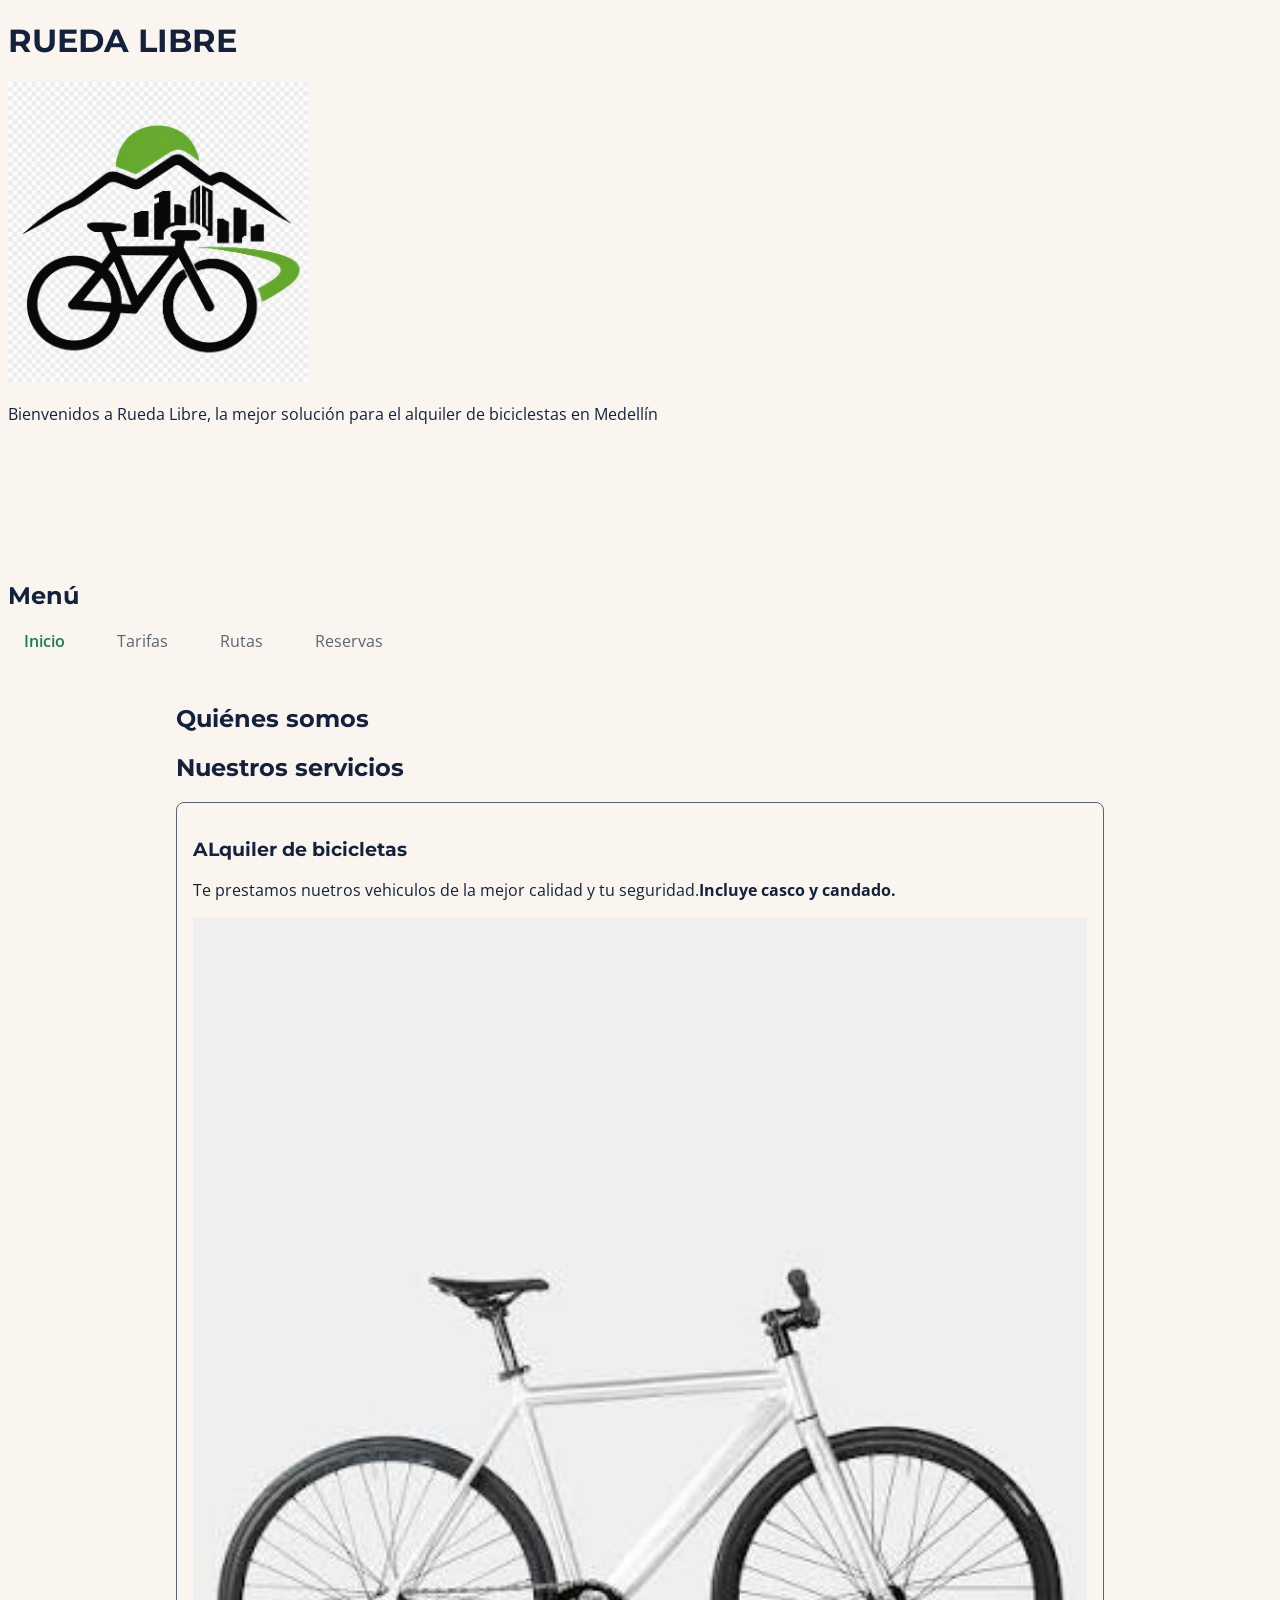
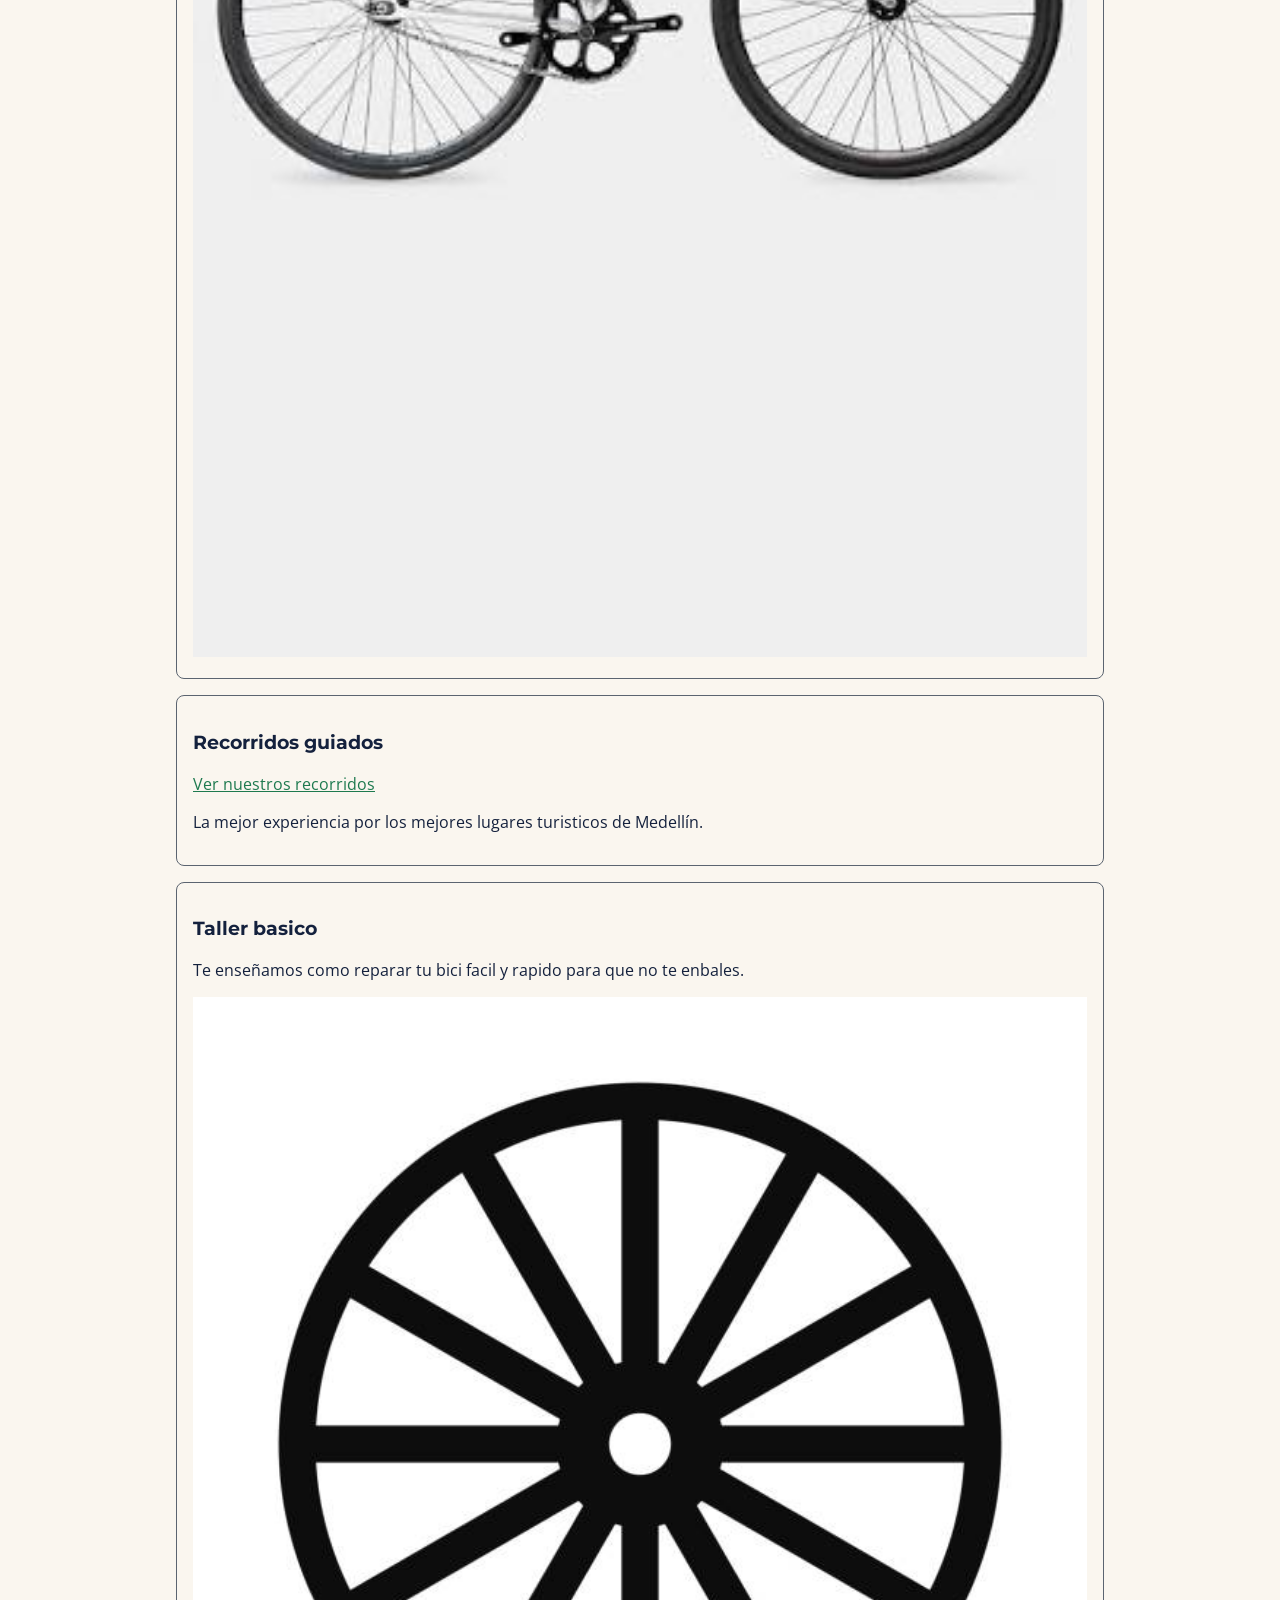
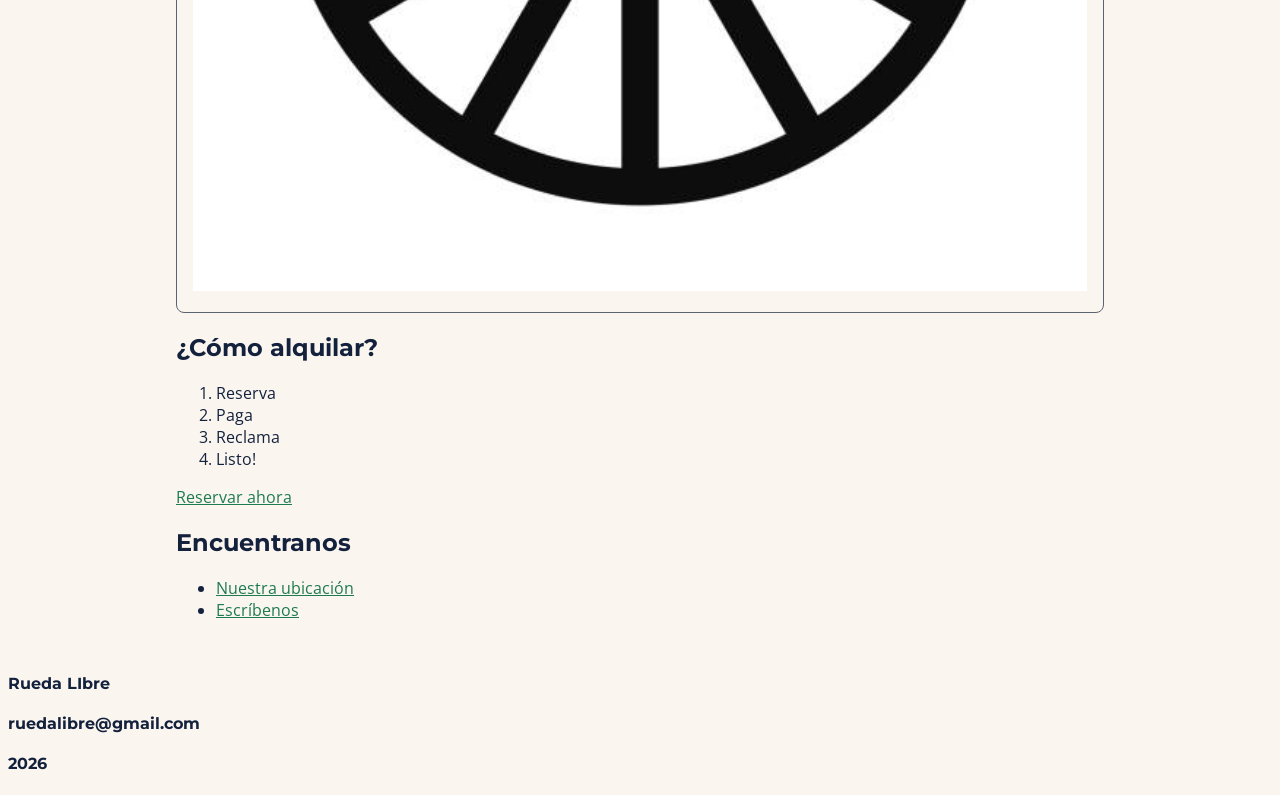
==== index.html @ df0c2aca "Minireto 11" ====
<!DOCTYPE html>
<html lang="es">
<head>
    <meta charset="UTF-8">
    <meta name="viewport" content="width=device-width, initial-scale=1.0">
    <meta name="description" content="Rueda Libre es un negocio de alquiler de bicicletas, recorridos guiados y taller básico en Medellín.">
    <title id="Inicio">Rueda Libre | Alquiler de bicicletas en Medellín</title>

    <link rel="preconnect" href="https://fonts.googleapis.com">
    <link rel="preconnect" href="https://fonts.gstatic.com" crossorigin>
    <link href="https://fonts.googleapis.com/css2?family=Montserrat:wght@700&family=Open+Sans:wght@400;600&display=swap" rel="stylesheet">

    <link rel="stylesheet" href="css/styles.css">
</head>
<body>

    <header class="portada">
        <h1>RUEDA LIBRE</h1>
        <img src="img/logo.png" alt="Logo Rueda Libre" width="300">
        <p>Bienvenidos a Rueda Libre, la mejor solución para el alquiler de biciclestas en Medellín</p>
    </header>

    <nav>
        <h2>Menú</h2>
            <ul id="menu">
                <li><a class="activo" href="#Inicio">Inicio</a></li>
                <li><a href="paginas/tarifas.html#Tarifas">Tarifas</a></li>
                <li><a href="paginas/tarifas.html#Rutas">Rutas</a></li>
                <li><a href="paginas/reservas.html#reservas">Reservas</a></li>
            </ul>
    </nav>
 
    <main>

        <h2>Quiénes somos</h2>

        <h2>Nuestros servicios</h2>

            <article class="tarjeta">
                <h3>ALquiler de bicicletas</h3>
                    <p>Te prestamos nuetros vehiculos de la mejor calidad y tu seguridad.<strong>Incluye casco y candado.</strong> </p>
                    <img src="img/bicicleta.png" alt="Bicicleta de Rueda Libre" width="100">
            </article>

            <article class="tarjeta">
                <h3>Recorridos guiados</h3> 
                    <a href="paginas/tarifas.html#recorridos">Ver nuestros recorridos</a>
                    <p>La mejor experiencia por los mejores lugares turisticos de Medellín.</p>
            </article>

            <article class="tarjeta">
                <h3>Taller basico</h3>
                    <p>Te enseñamos como reparar tu bici facil y rapido para que no te enbales.</p>
                    <img src="img/rueda.png" alt="Rueda de bicicleta" width="100">
            </article>

        <h2>¿Cómo alquilar?</h2>
            <ol>
                <li>Reserva</li>
                <li>Paga</li>
                <li>Reclama</li>
                <li>Listo!</li>
            </ol>
            <p><a class="botonreserva" href="paginas/reservas.html#Reservas">Reservar ahora</a></p>

        <h2 id="Encuentranos">Encuentranos</h2>
            <ul>
                <li><a href="https://www.google.com/maps/place/De+Moda+Outlet/@6.2193831,-75.5833746,17z/data=!3m1!4b1!4m6!3m5!1s0x8e4429e1dab04e05:0x5a77c25c8a5faf3a!8m2!3d6.2193831!4d-75.5833746!16s%2Fg%2F11gv_xr9wj?hl=es&entry=ttu&g_ep=EgoyMDI2MTAxNC4wIKXMDSoASAFQAw%3D%3D" target="_blank">Nuestra ubicación</a></li>
                <li><a href="mailto:ruedalibre@gmail.com">Escríbenos</a></li>
            </ul>
    </main>
 
    <footer>
        <h4>Rueda LIbre</h4>
        <h4>ruedalibre@gmail.com</h4>
        <h4>2026</h4>
    </footer>
</body>
</html>
---- css/styles.css ----
:root {
    --verde-ruta:#1E7A4F;
    --naranja-pedal:#F39A2B;
    --azul-noche:#14213D;
    --crema:#FAF6EF;
    --gris-asfalto:#5B6470;
    --blanco:#FFFFFF;

    --espacio1:0.5rem;
    --espacio2:1rem;
    --espacio3:3rem;

    --fuente-titulos:Montserrat, Arial, sans-serif;
    --fuente-texto:"Open Sans", Arial, sans-serif;
}

*,
*::before,
*::after {
    box-sizing: border-box;
}

body {
    font-family: var(--fuente-texto);
    color: var(--azul-noche);
    background-color: var(--crema);
}

h1,h2,h3,h4,h5,h6 {
    font-family: var(--fuente-titulos);
}

main {
    max-width: 60rem;
    margin: 0 auto;
    padding: var(--espacio2);
}

.portada {
    min-height: 60vh;
}

a {
    color: var(--verde-ruta);
}

a:hover,
a:focus {
    color: var(--azul-noche);
}

#menu {
    padding: 0;
}

#menu li {
    display: inline-block;
    margin-right: var(--espacio2);
}

#menu a {
    color: var(--gris-asfalto);
    text-decoration: none;
    padding: var(--espacio1) var(--espacio2);
}

#menu a.activo {
    color: var(--verde-ruta);
    font-weight: 600;
}

#menu a:hover,
#menu a:focus {
    background-color: var(--verde-ruta);
    color: var(--blanco);
    outline: 3px solid var(--azul-noche);
    outline-offset: 2px;
}

.tarjeta {
    padding: var(--espacio2);
    margin-bottom: var(--espacio2);
    border: 1px solid var(--gris-asfalto);
    border-radius: 0.5rem;
}

.tarjeta img {
    width: 100%;
    height: auto;
}

table {
    width: 100%;
    border-collapse: collapse;
    margin-bottom: var(--espacio2);
}

th,
td {
    padding: var(--espacio1) var(--espacio2);
    border: 1px solid var(--gris-asfalto);
    text-align: left;
}

th {
    background-color: var(--azul-noche);
    color: var(--blanco);
}

fieldset {
    margin-bottom: var(--espacio2);
    padding: var(--espacio2);
    border: 1px solid var(--gris-asfalto);
    border-radius: 0.5rem;
}

label {
    display: block;
    margin-bottom: var(--espacio1);
}

.opcion {
    display: inline-block;
    margin-right: var(--espacio2);
}

input[type="text"],
input[type="email"],
input[type="tel"],
input[type="date"],
input[type="number"],
select,
textarea {
    width: 100%;
    padding: var(--espacio1);
}

input:focus,
select:focus,
textarea:focus {
    outline: 3px solid var(--azul-noche);
    outline-offset: 2px;
    background-color: var(--blanco);
}

.boton-cta,
button {
    display: inline-block;
    background-color: var(--verde-ruta);
    color: var(--blanco);
    padding: var(--espacio1) var(--espacio2);
    border: none;
    border-radius: 0.25rem;
    text-decoration: none;
    font-family: var(--fuente-texto);
    font-size: 1rem;
    font-weight: 600;
    cursor: pointer;
}

button {
    padding: var(--espacio2) var(--espacio3);
}

.boton-cta:hover,
.boton-cta:focus,
button:hover,
button:focus {
    background-color: var(--azul-noche);
    color: var(--blanco);
    outline: 3px solid var(--azul-noche);
    outline-offset: 2px;
}
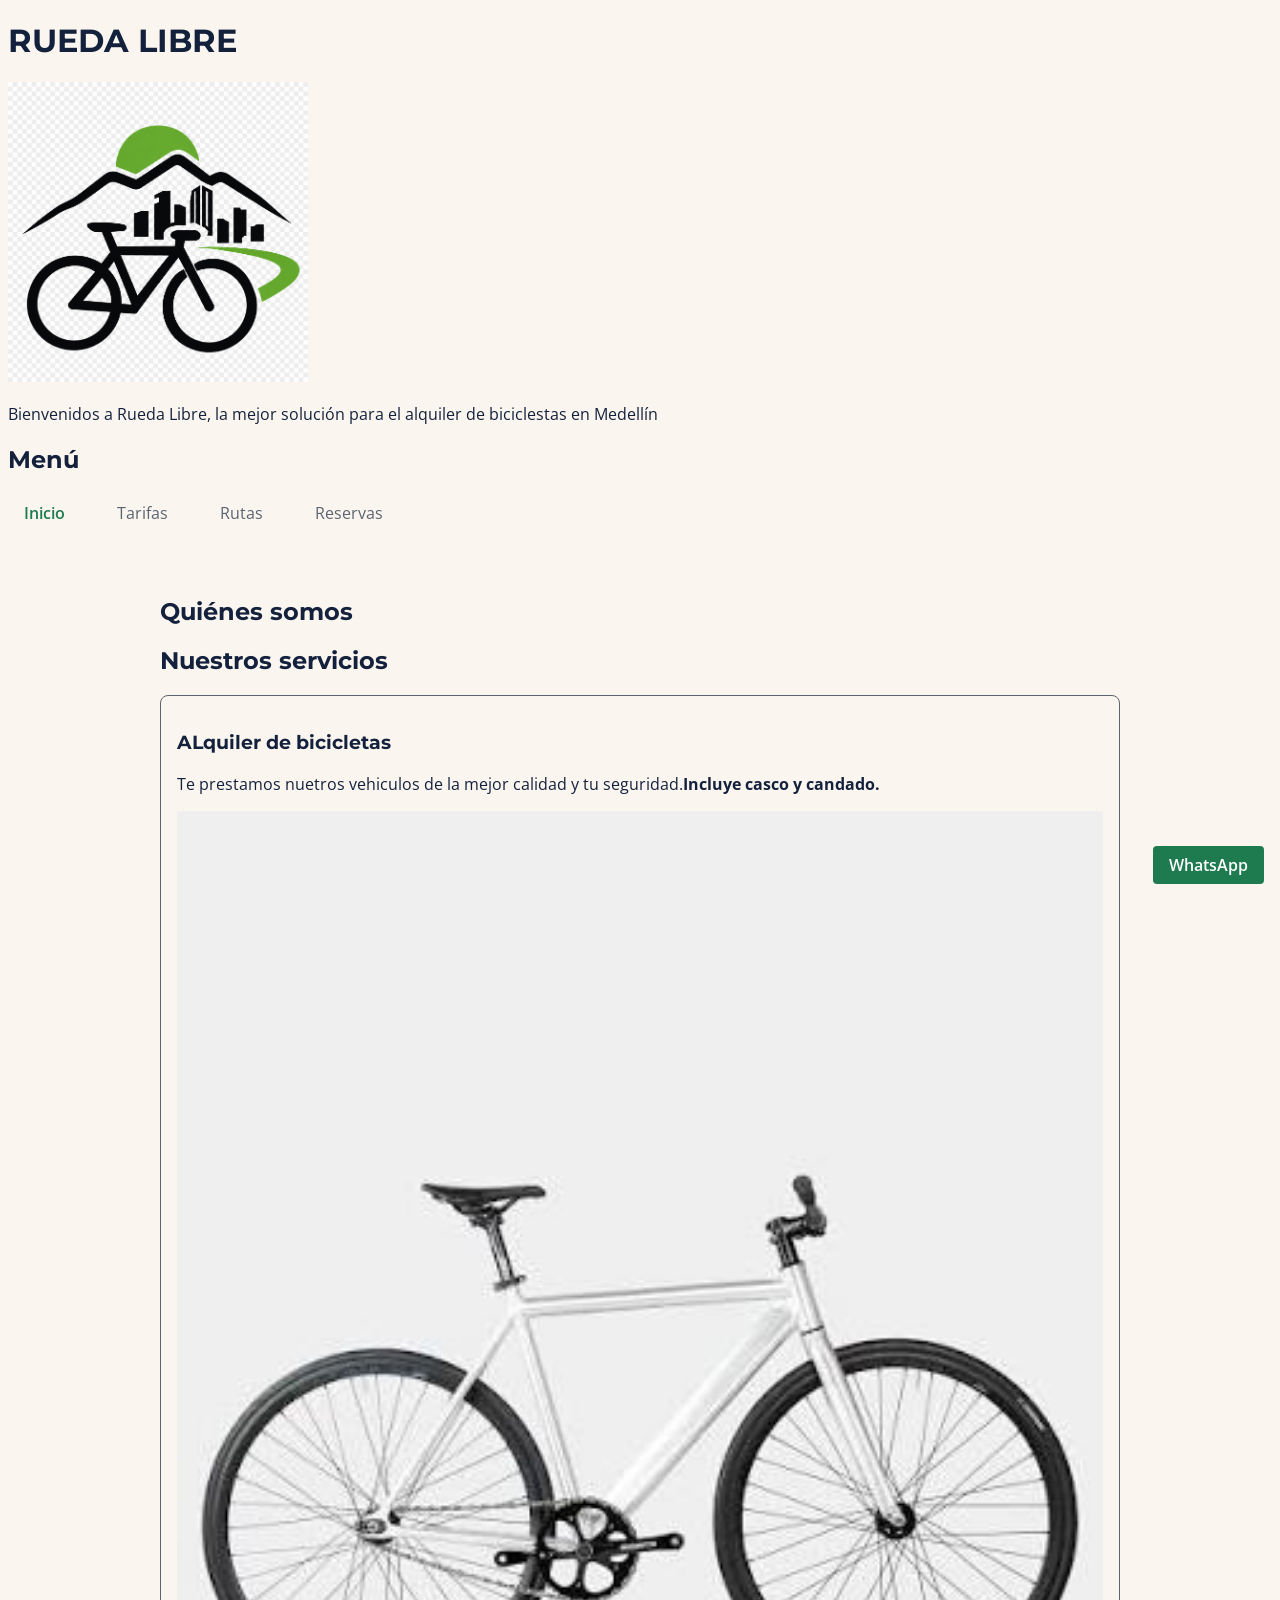
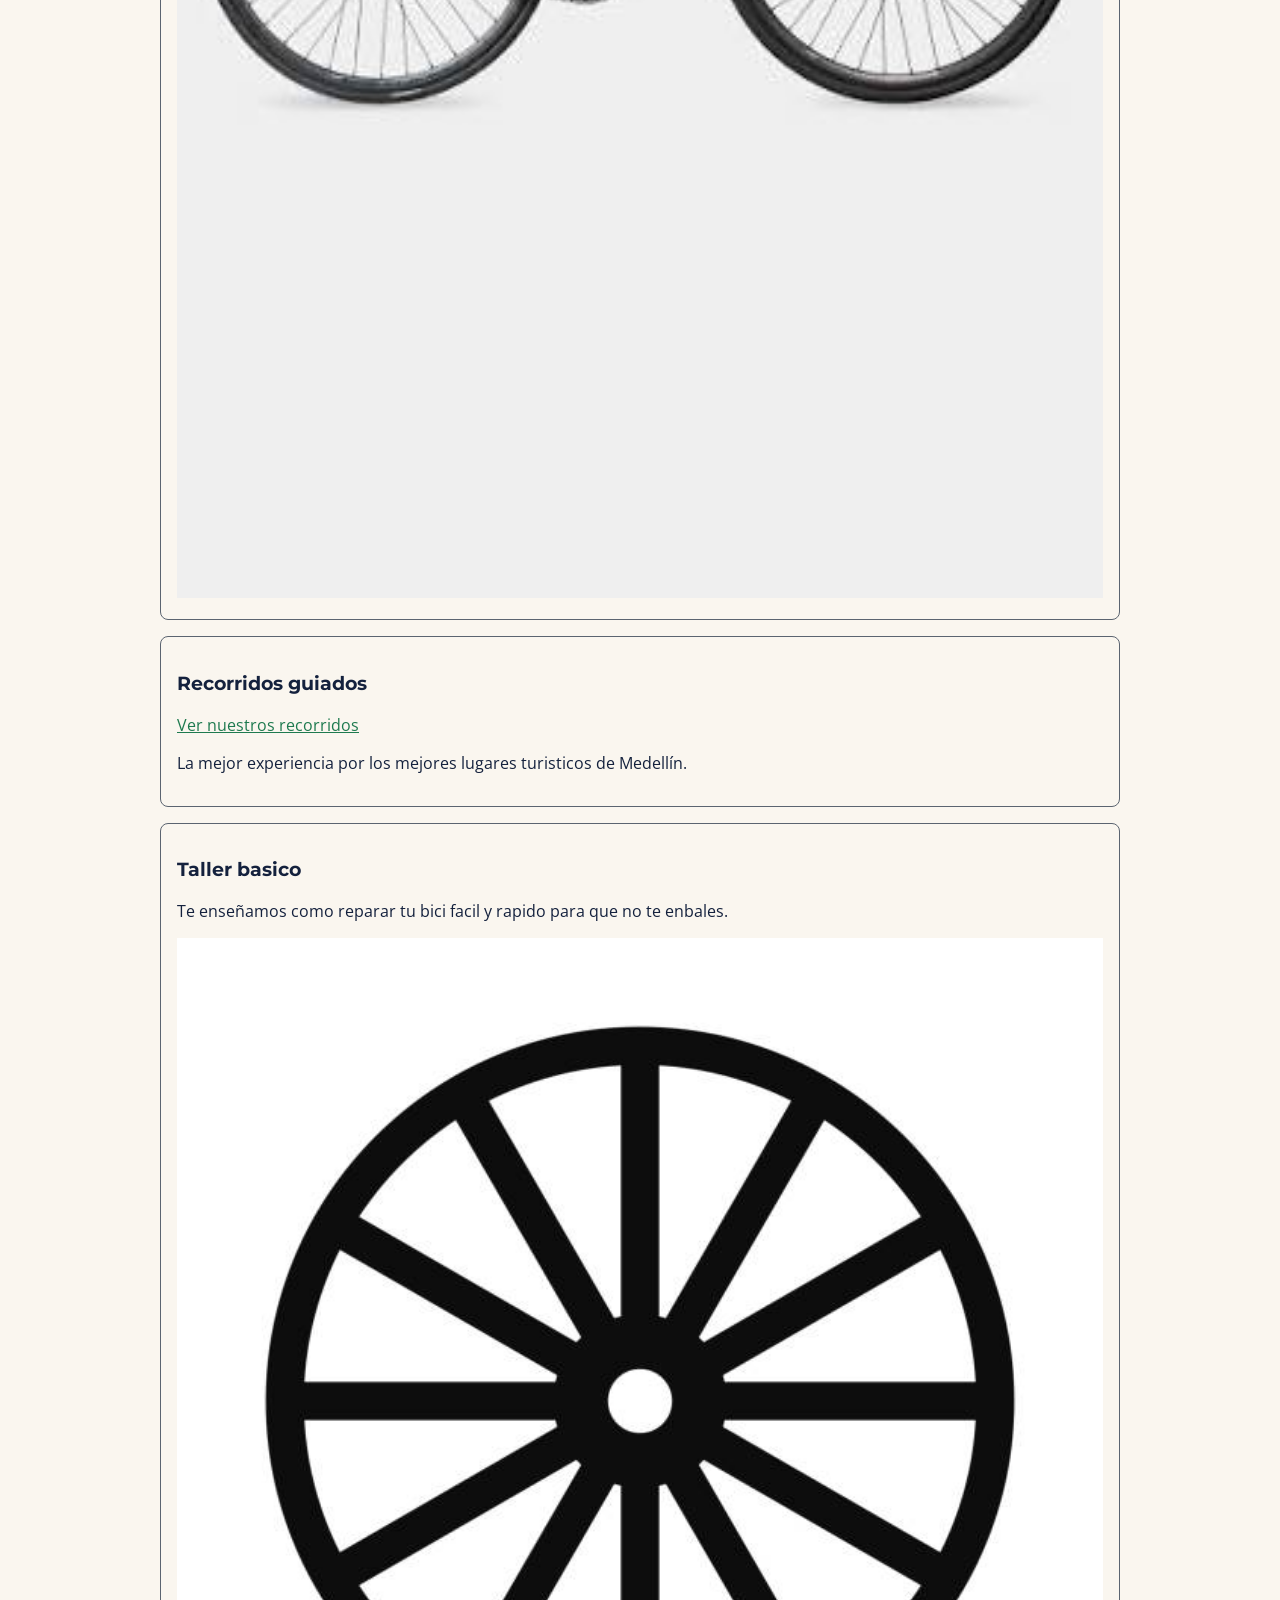
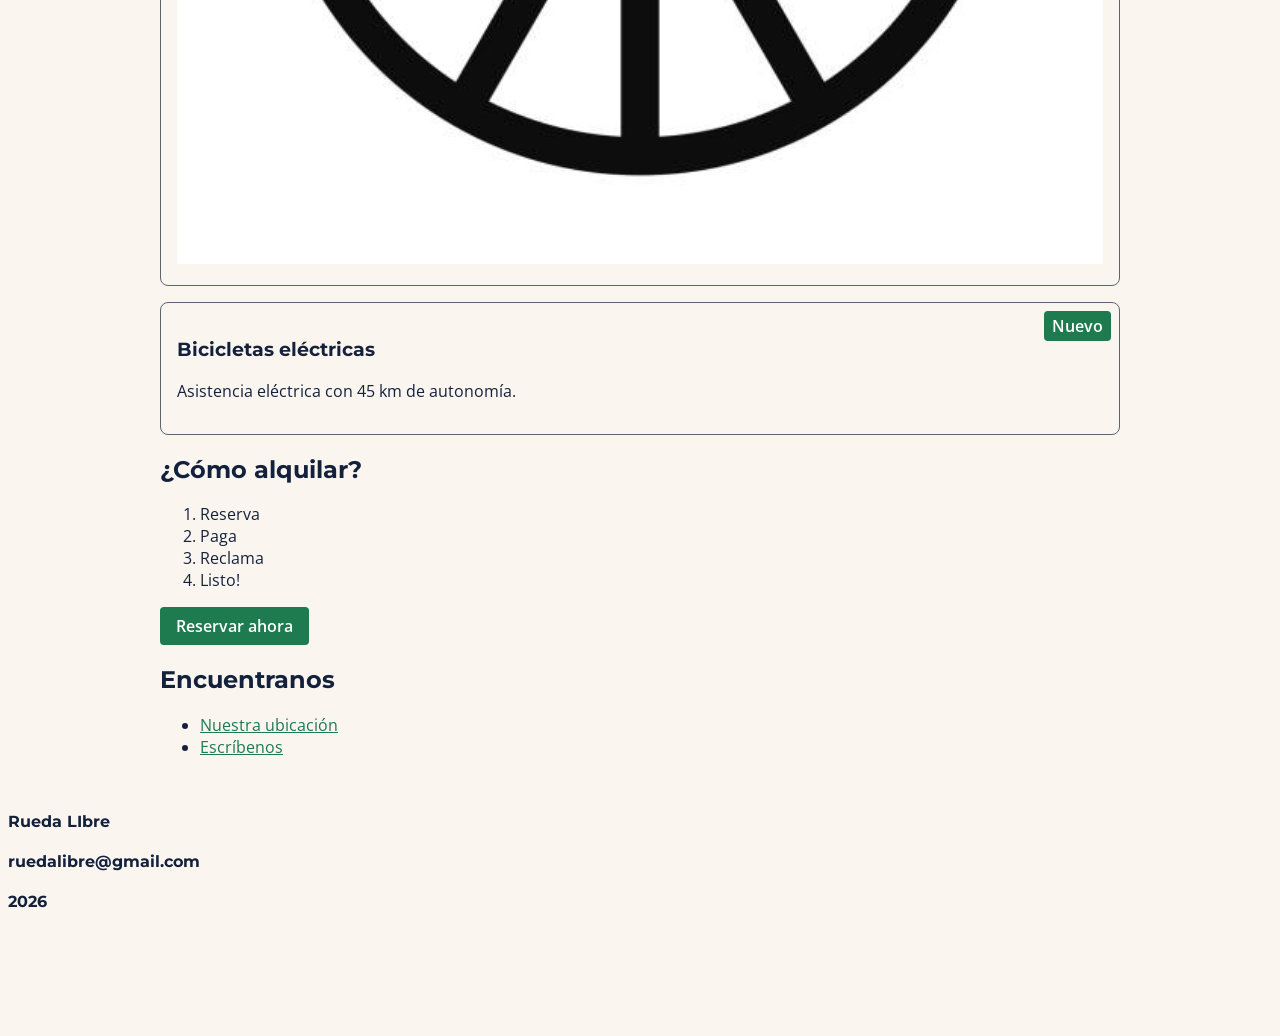
==== commit a056546a: "Minireto 12" ====
--- a/index.html
+++ b/index.html
@@ -18,17 +18,17 @@
         <h1>RUEDA LIBRE</h1>
         <img src="img/logo.png" alt="Logo Rueda Libre" width="300">
         <p>Bienvenidos a Rueda Libre, la mejor solución para el alquiler de biciclestas en Medellín</p>
+
+        <nav>
+            <h2>Menú</h2>
+                <ul id="menu">
+                    <li><a class="activo" href="#Inicio">Inicio</a></li>
+                    <li><a href="paginas/tarifas.html#Tarifas">Tarifas</a></li>
+                    <li><a href="paginas/tarifas.html#Rutas">Rutas</a></li>
+                    <li><a href="paginas/reservas.html#reservas">Reservas</a></li>
+                </ul>
+        </nav>
     </header>
-
-    <nav>
-        <h2>Menú</h2>
-            <ul id="menu">
-                <li><a class="activo" href="#Inicio">Inicio</a></li>
-                <li><a href="paginas/tarifas.html#Tarifas">Tarifas</a></li>
-                <li><a href="paginas/tarifas.html#Rutas">Rutas</a></li>
-                <li><a href="paginas/reservas.html#reservas">Reservas</a></li>
-            </ul>
-    </nav>
  
     <main>
 
@@ -39,7 +39,7 @@
             <article class="tarjeta">
                 <h3>ALquiler de bicicletas</h3>
                     <p>Te prestamos nuetros vehiculos de la mejor calidad y tu seguridad.<strong>Incluye casco y candado.</strong> </p>
-                    <img src="img/bicicleta.png" alt="Bicicleta de Rueda Libre" width="100">
+                    <img src="img/bicicleta.png" alt="Bicicleta de Rueda Libre" width="300">
             </article>
 
             <article class="tarjeta">
@@ -51,7 +51,13 @@
             <article class="tarjeta">
                 <h3>Taller basico</h3>
                     <p>Te enseñamos como reparar tu bici facil y rapido para que no te enbales.</p>
-                    <img src="img/rueda.png" alt="Rueda de bicicleta" width="100">
+                    <img src="img/rueda.png" alt="Rueda de bicicleta" width="300">
+            </article>
+
+            <article class="tarjeta">
+                <span class="etiqueta">Nuevo</span>
+                <h3>Bicicletas eléctricas</h3>
+                    <p>Asistencia eléctrica con 45 km de autonomía.</p>
             </article>
 
         <h2>¿Cómo alquilar?</h2>
@@ -75,5 +81,7 @@
         <h4>ruedalibre@gmail.com</h4>
         <h4>2026</h4>
     </footer>
+
+    <a class="whatsapp" href="https://wa.me/573000000000" target="_blank">WhatsApp</a>
 </body>
 </html>
--- a/css/styles.css
+++ b/css/styles.css
@@ -14,7 +14,6 @@
     --fuente-texto:"Open Sans", Arial, sans-serif;
 }
 
-*,
 *::before,
 *::after {
     box-sizing: border-box;
@@ -24,6 +23,7 @@
     font-family: var(--fuente-texto);
     color: var(--azul-noche);
     background-color: var(--crema);
+    padding-bottom: calc(var(--espacio3) * 2);
 }
 
 h1,h2,h3,h4,h5,h6 {
@@ -59,6 +59,7 @@
 }
 
 #menu a {
+    display: inline-block;
     color: var(--gris-asfalto);
     text-decoration: none;
     padding: var(--espacio1) var(--espacio2);
@@ -73,11 +74,14 @@
 #menu a:focus {
     background-color: var(--verde-ruta);
     color: var(--blanco);
+}
+
+#menu a:focus {
     outline: 3px solid var(--azul-noche);
-    outline-offset: 2px;
 }
 
 .tarjeta {
+    position: relative;
     padding: var(--espacio2);
     margin-bottom: var(--espacio2);
     border: 1px solid var(--gris-asfalto);
@@ -89,9 +93,19 @@
     height: auto;
 }
 
+.etiqueta {
+    position: absolute;
+    top: var(--espacio1);
+    right: var(--espacio1);
+    padding: 0.25rem var(--espacio1);
+    background-color: var(--verde-ruta);
+    color: var(--blanco);
+    border-radius: 0.25rem;
+    font-weight: 600;
+}
+
 table {
     width: 100%;
-    border-collapse: collapse;
     margin-bottom: var(--espacio2);
 }
 
@@ -99,7 +113,6 @@
 td {
     padding: var(--espacio1) var(--espacio2);
     border: 1px solid var(--gris-asfalto);
-    text-align: left;
 }
 
 th {
@@ -107,6 +120,43 @@
     color: var(--blanco);
 }
 
+.botonreserva,
+.whatsapp,
+button {
+    display: inline-block;
+    background-color: var(--verde-ruta);
+    color: var(--blanco);
+    padding: var(--espacio1) var(--espacio2);
+    border: none;
+    border-radius: 0.25rem;
+    text-decoration: none;
+    font-family: var(--fuente-texto);
+    font-size: 1rem;
+    font-weight: 600;
+}
+
+button {
+    padding: var(--espacio2) var(--espacio3);
+}
+
+.botonreserva:hover,
+.botonreserva:focus,
+.whatsapp:hover,
+.whatsapp:focus,
+button:hover,
+button:focus {
+    background-color: var(--azul-noche);
+    color: var(--blanco);
+    outline: 3px solid var(--azul-noche);
+}
+
+.whatsapp {
+    position: fixed;
+    bottom: var(--espacio2);
+    right: var(--espacio2);
+}
+
+/* FORMULARIO */
 fieldset {
     margin-bottom: var(--espacio2);
     padding: var(--espacio2);
@@ -124,50 +174,12 @@
     margin-right: var(--espacio2);
 }
 
-input[type="text"],
-input[type="email"],
-input[type="tel"],
-input[type="date"],
-input[type="number"],
-select,
-textarea {
+.campo {
     width: 100%;
     padding: var(--espacio1);
 }
 
-input:focus,
-select:focus,
-textarea:focus {
+.campo:focus {
     outline: 3px solid var(--azul-noche);
-    outline-offset: 2px;
     background-color: var(--blanco);
-}
-
-.boton-cta,
-button {
-    display: inline-block;
-    background-color: var(--verde-ruta);
-    color: var(--blanco);
-    padding: var(--espacio1) var(--espacio2);
-    border: none;
-    border-radius: 0.25rem;
-    text-decoration: none;
-    font-family: var(--fuente-texto);
-    font-size: 1rem;
-    font-weight: 600;
-    cursor: pointer;
-}
-
-button {
-    padding: var(--espacio2) var(--espacio3);
-}
-
-.boton-cta:hover,
-.boton-cta:focus,
-button:hover,
-button:focus {
-    background-color: var(--azul-noche);
-    color: var(--blanco);
-    outline: 3px solid var(--azul-noche);
-    outline-offset: 2px;
 }
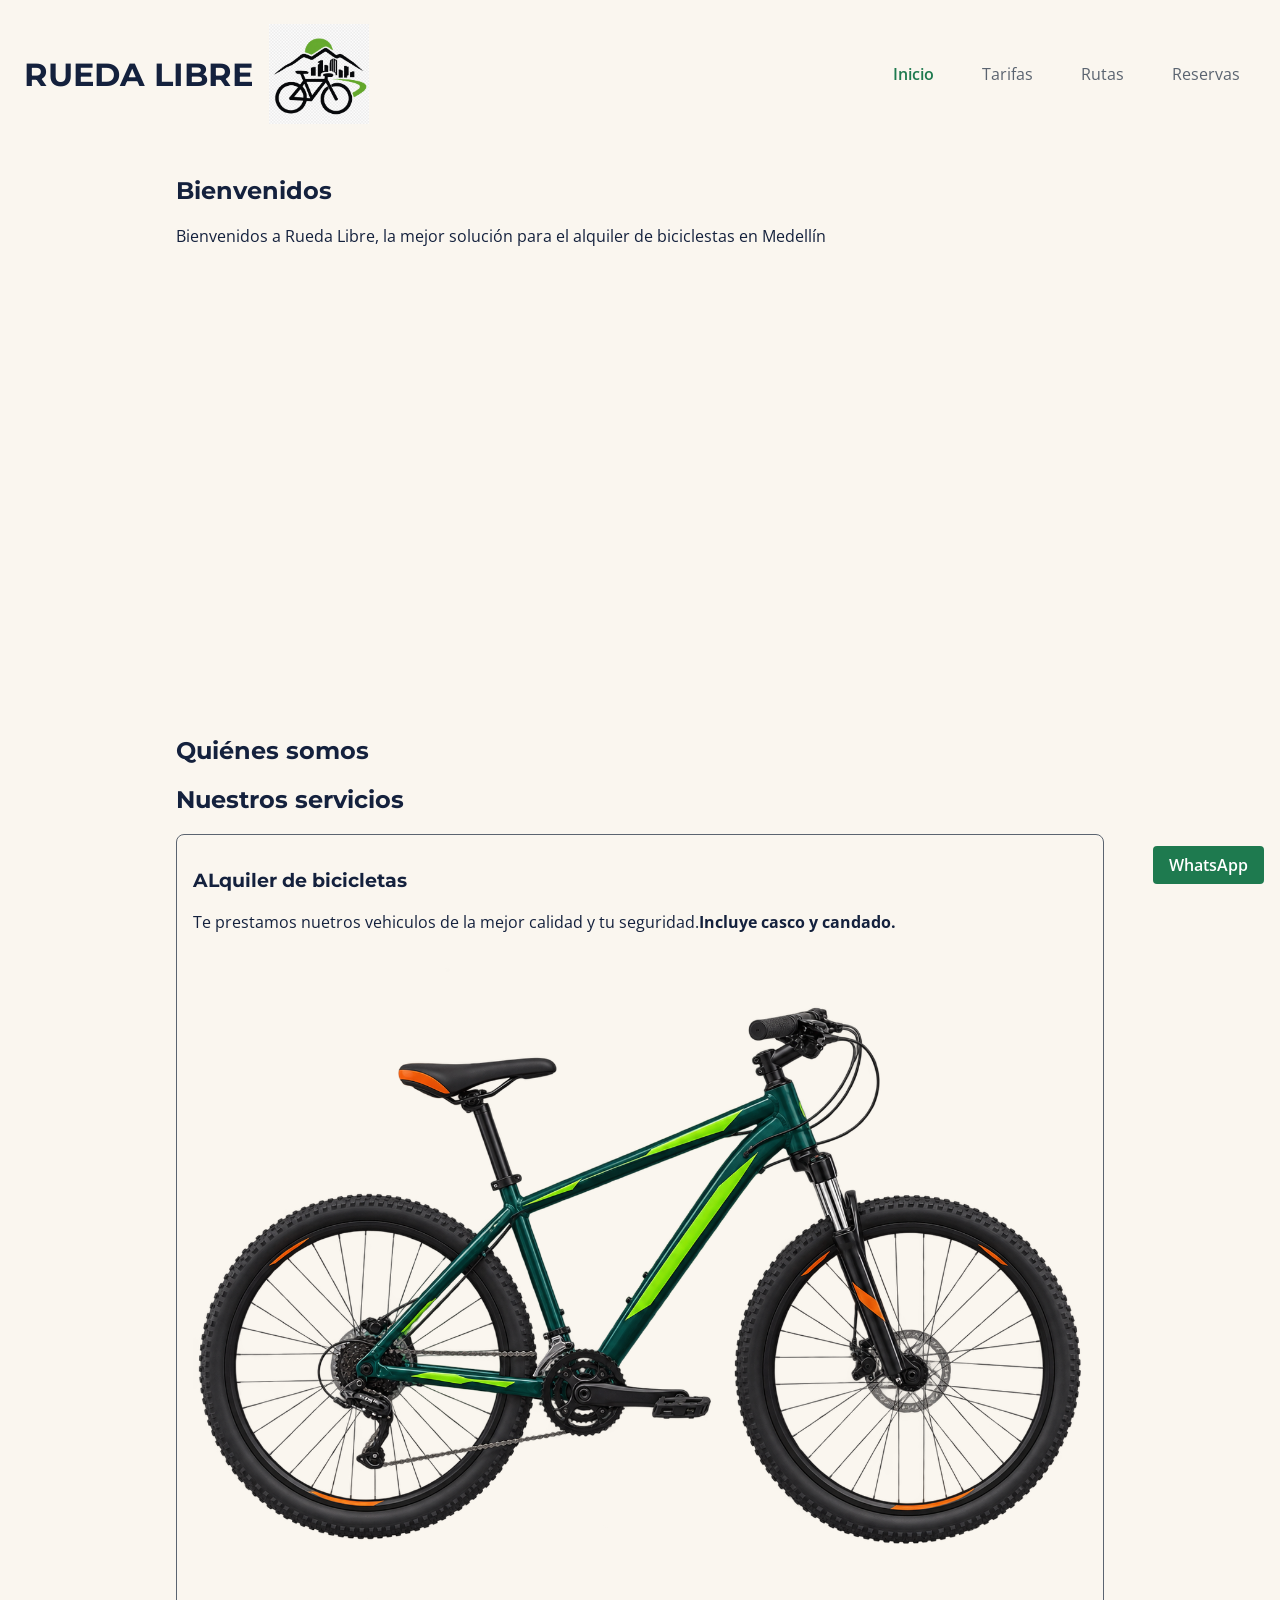
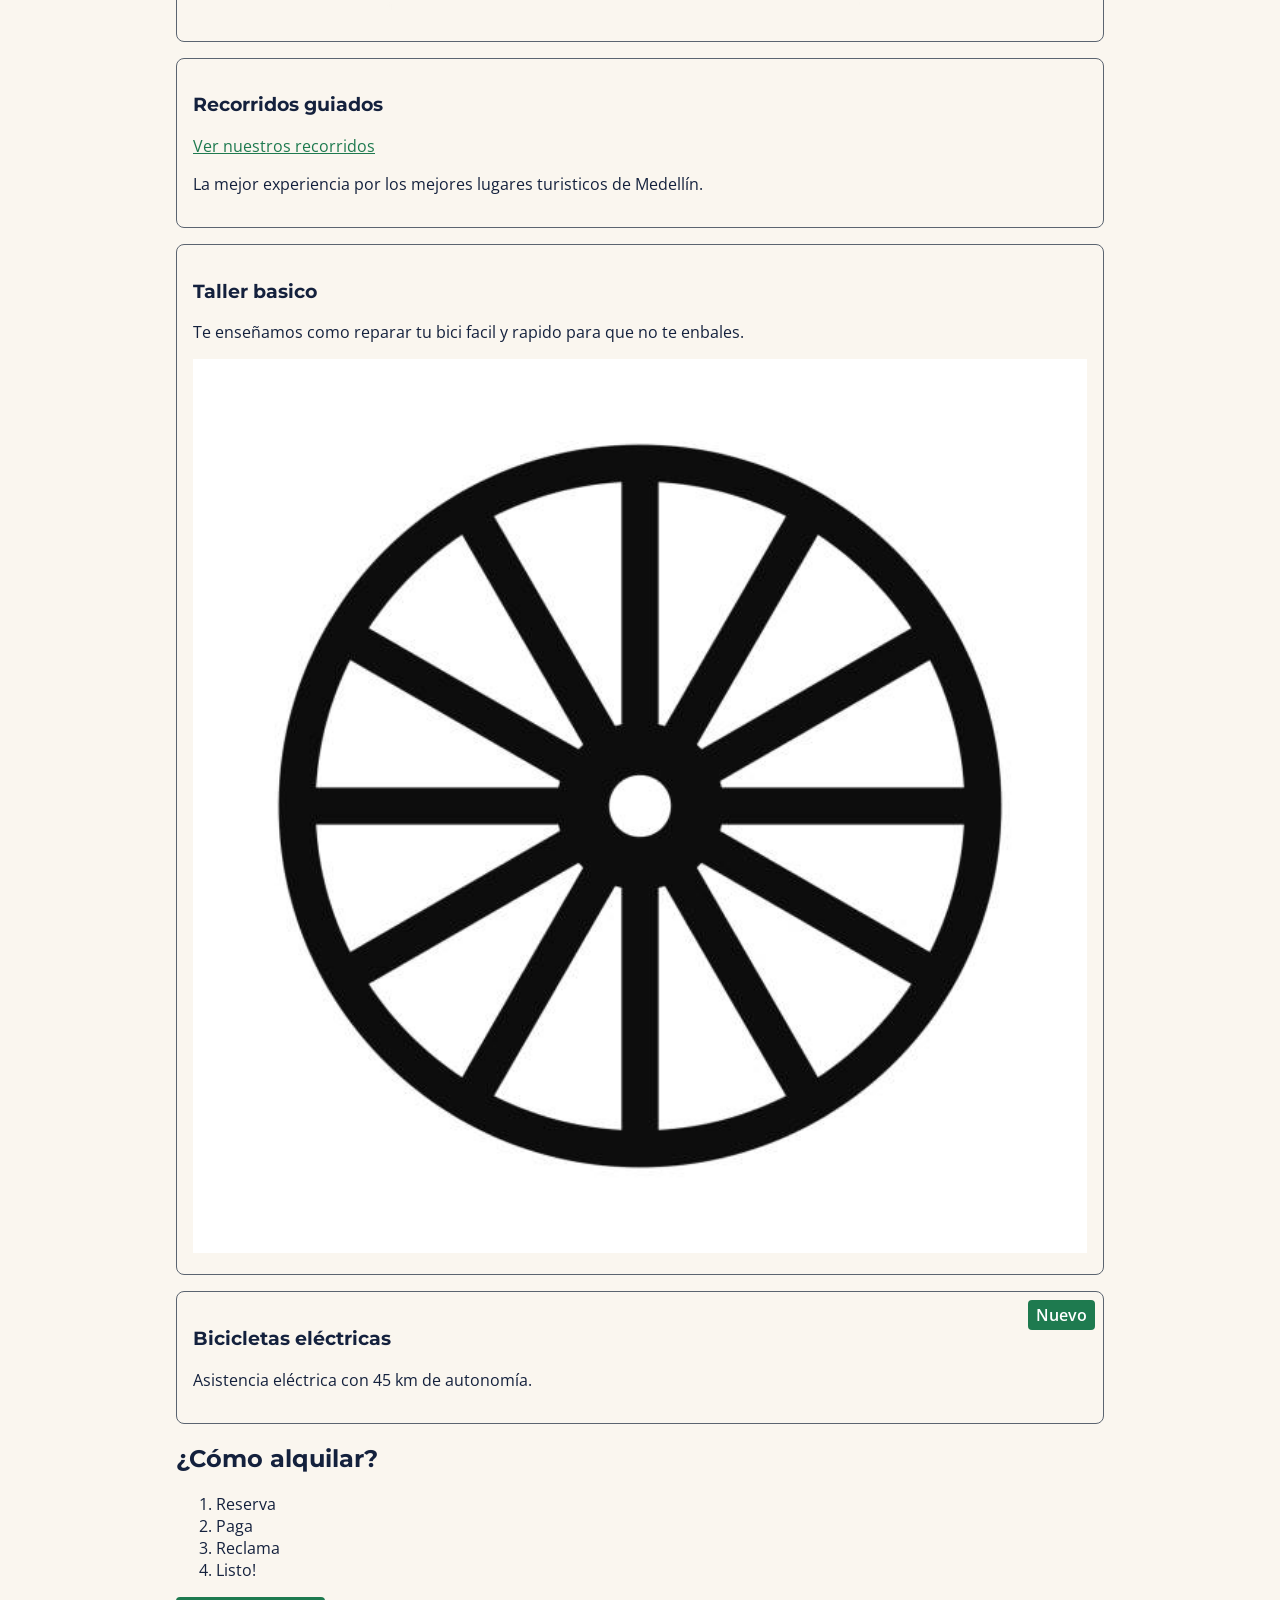
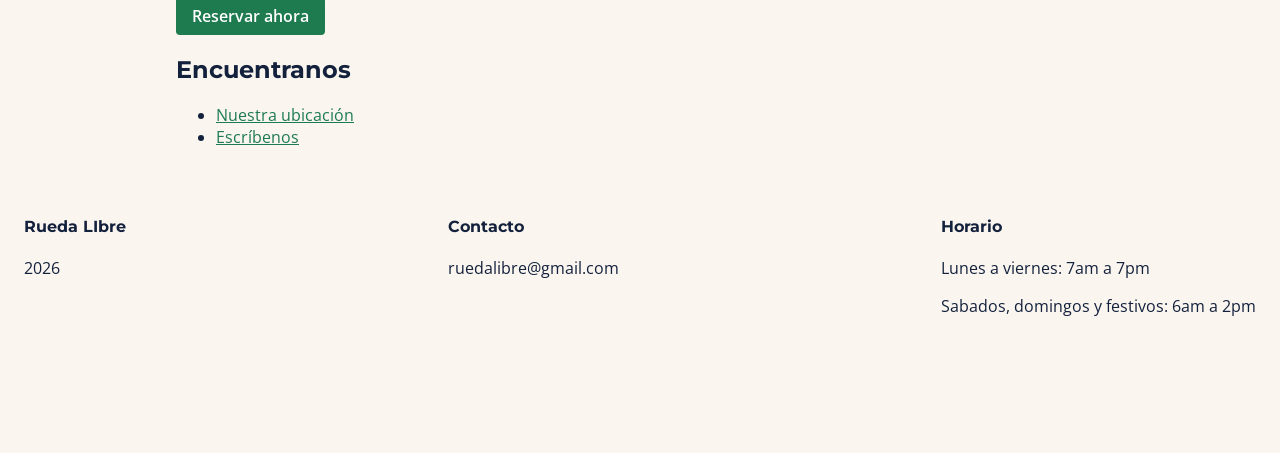
==== commit 0fbc72a3: "Semana 2 Minireto 1" ====
--- a/index.html
+++ b/index.html
@@ -14,23 +14,27 @@
 </head>
 <body>
 
-    <header class="portada">
-        <h1>RUEDA LIBRE</h1>
-        <img src="img/logo.png" alt="Logo Rueda Libre" width="300">
-        <p>Bienvenidos a Rueda Libre, la mejor solución para el alquiler de biciclestas en Medellín</p>
+    <header>
+        <div class="marca">
+            <h1>RUEDA LIBRE</h1>
+            <img src="img/logo.png" alt="Logo Rueda Libre" width="100">
+        </div>
 
         <nav>
-            <h2>Menú</h2>
-                <ul id="menu">
-                    <li><a class="activo" href="#Inicio">Inicio</a></li>
-                    <li><a href="paginas/tarifas.html#Tarifas">Tarifas</a></li>
-                    <li><a href="paginas/tarifas.html#Rutas">Rutas</a></li>
-                    <li><a href="paginas/reservas.html#reservas">Reservas</a></li>
-                </ul>
+            <ul id="menu">
+                <li><a class="activo" href="#Inicio">Inicio</a></li>
+                <li><a href="paginas/tarifas.html#Tarifas">Tarifas</a></li>
+                <li><a href="paginas/tarifas.html#Rutas">Rutas</a></li>
+                <li><a href="paginas/reservas.html#reservas">Reservas</a></li>
+            </ul>
         </nav>
     </header>
  
     <main>
+        <section class="portada">
+            <h2>Bienvenidos</h2>
+            <p>Bienvenidos a Rueda Libre, la mejor solución para el alquiler de biciclestas en Medellín</p>
+        </section>
 
         <h2>Quiénes somos</h2>
 
@@ -76,10 +80,20 @@
             </ul>
     </main>
  
-    <footer>
-        <h4>Rueda LIbre</h4>
-        <h4>ruedalibre@gmail.com</h4>
-        <h4>2026</h4>
+<footer>
+        <section>
+            <h4>Rueda LIbre</h4>
+            <p>2026</p>
+        </section>
+        <section>
+            <h4>Contacto</h4>
+            <p>ruedalibre@gmail.com</p>
+        </section>
+        <section>
+            <h4>Horario</h4>
+            <p>Lunes a viernes: 7am a 7pm</p>
+            <p>Sabados, domingos y festivos: 6am a 2pm</p>
+        </section>
     </footer>
 
     <a class="whatsapp" href="https://wa.me/573000000000" target="_blank">WhatsApp</a>
--- a/css/styles.css
+++ b/css/styles.css
@@ -1,3 +1,4 @@
+
 :root {
     --verde-ruta:#1E7A4F;
     --naranja-pedal:#F39A2B;
@@ -14,6 +15,8 @@
     --fuente-texto:"Open Sans", Arial, sans-serif;
 }
 
+
+*,
 *::before,
 *::after {
     box-sizing: border-box;
@@ -49,13 +52,39 @@
     color: var(--azul-noche);
 }
 
+
+header {
+    display: flex;
+    justify-content: space-between;
+    align-items: center;
+    flex-wrap: wrap;
+    gap: var(--espacio2);
+    padding: var(--espacio2);
+}
+
+.marca {
+    display: flex;
+    align-items: center;
+    gap: var(--espacio2);
+}
+
+footer {
+    display: flex;
+    justify-content: space-between;
+    align-items: flex-start;
+    flex-wrap: wrap;
+    gap: var(--espacio2);
+    padding: var(--espacio2);
+}
+
+
 #menu {
+    display: flex;
+    flex-wrap: wrap;
+    gap: var(--espacio2);
+    list-style: none;
+    margin: 0;
     padding: 0;
-}
-
-#menu li {
-    display: inline-block;
-    margin-right: var(--espacio2);
 }
 
 #menu a {
@@ -79,6 +108,7 @@
 #menu a:focus {
     outline: 3px solid var(--azul-noche);
 }
+
 
 .tarjeta {
     position: relative;
@@ -156,7 +186,7 @@
     right: var(--espacio2);
 }
 
-/* FORMULARIO */
+
 fieldset {
     margin-bottom: var(--espacio2);
     padding: var(--espacio2);
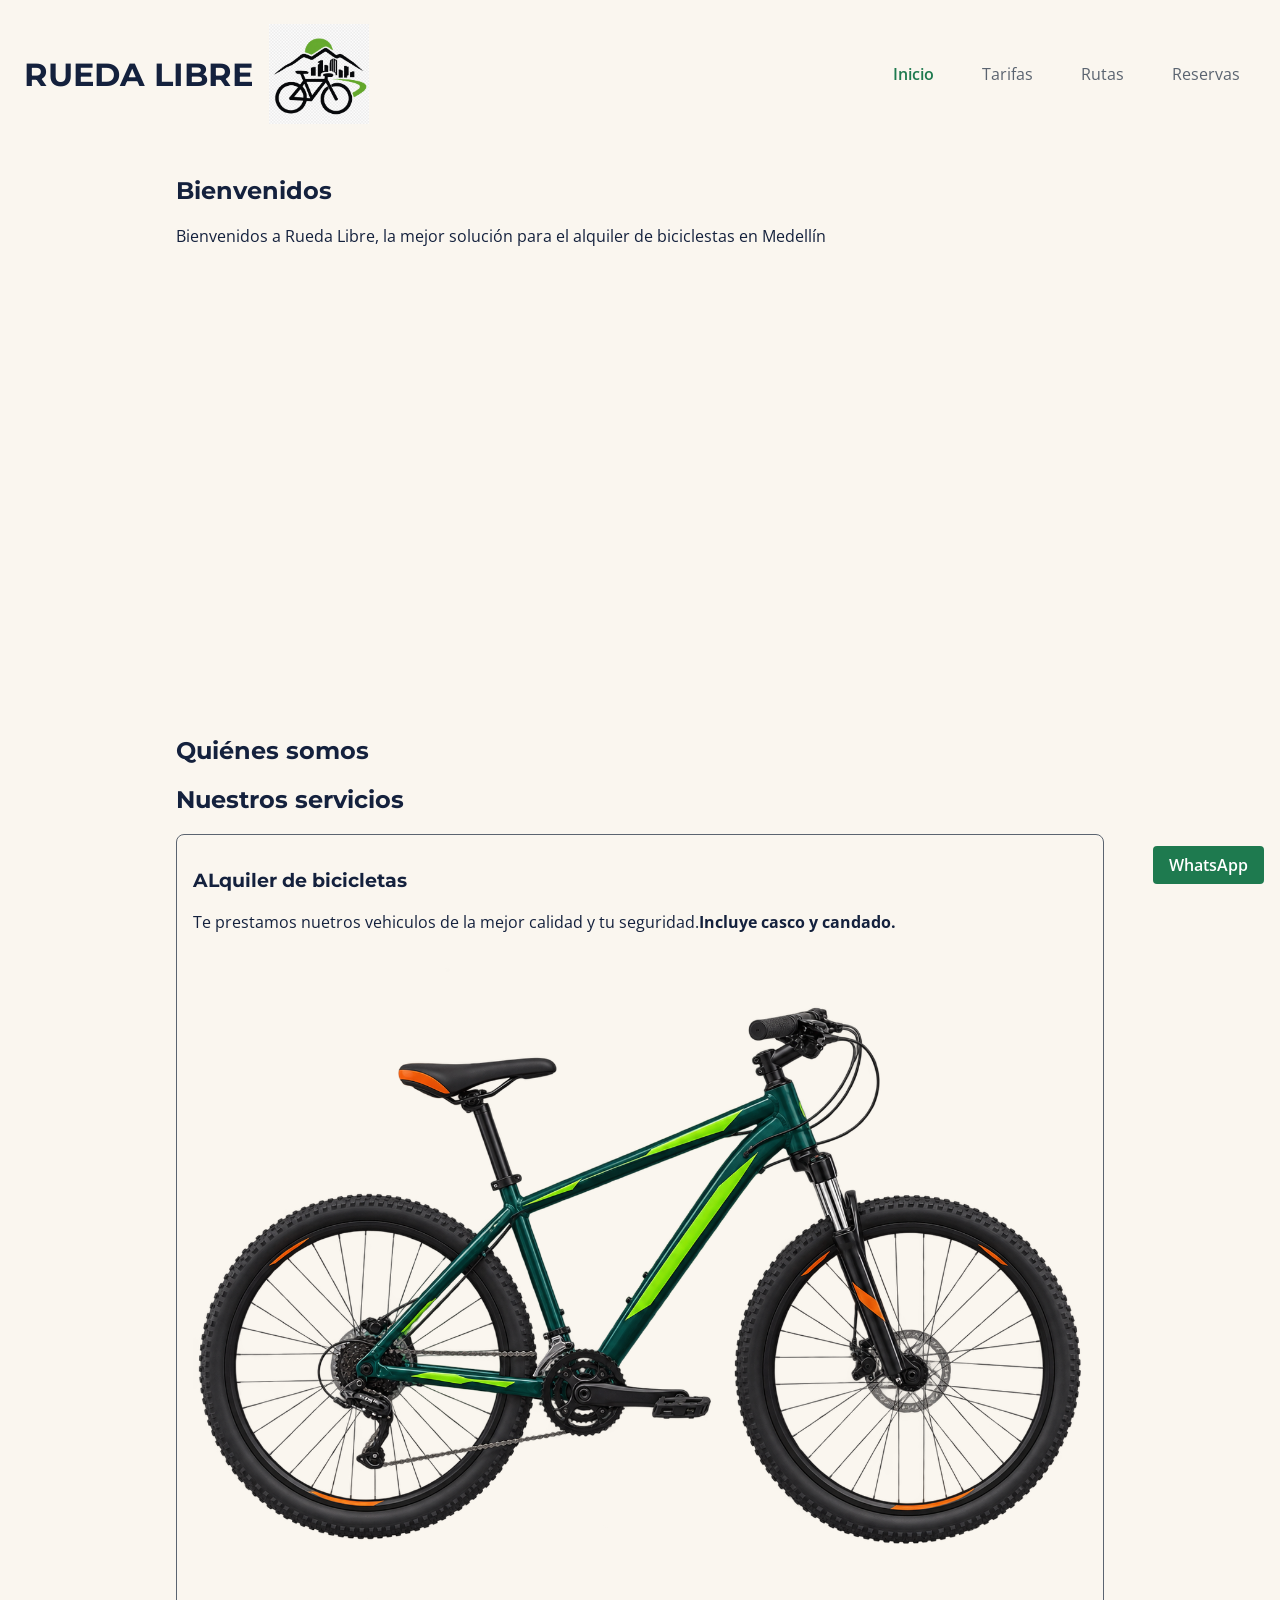
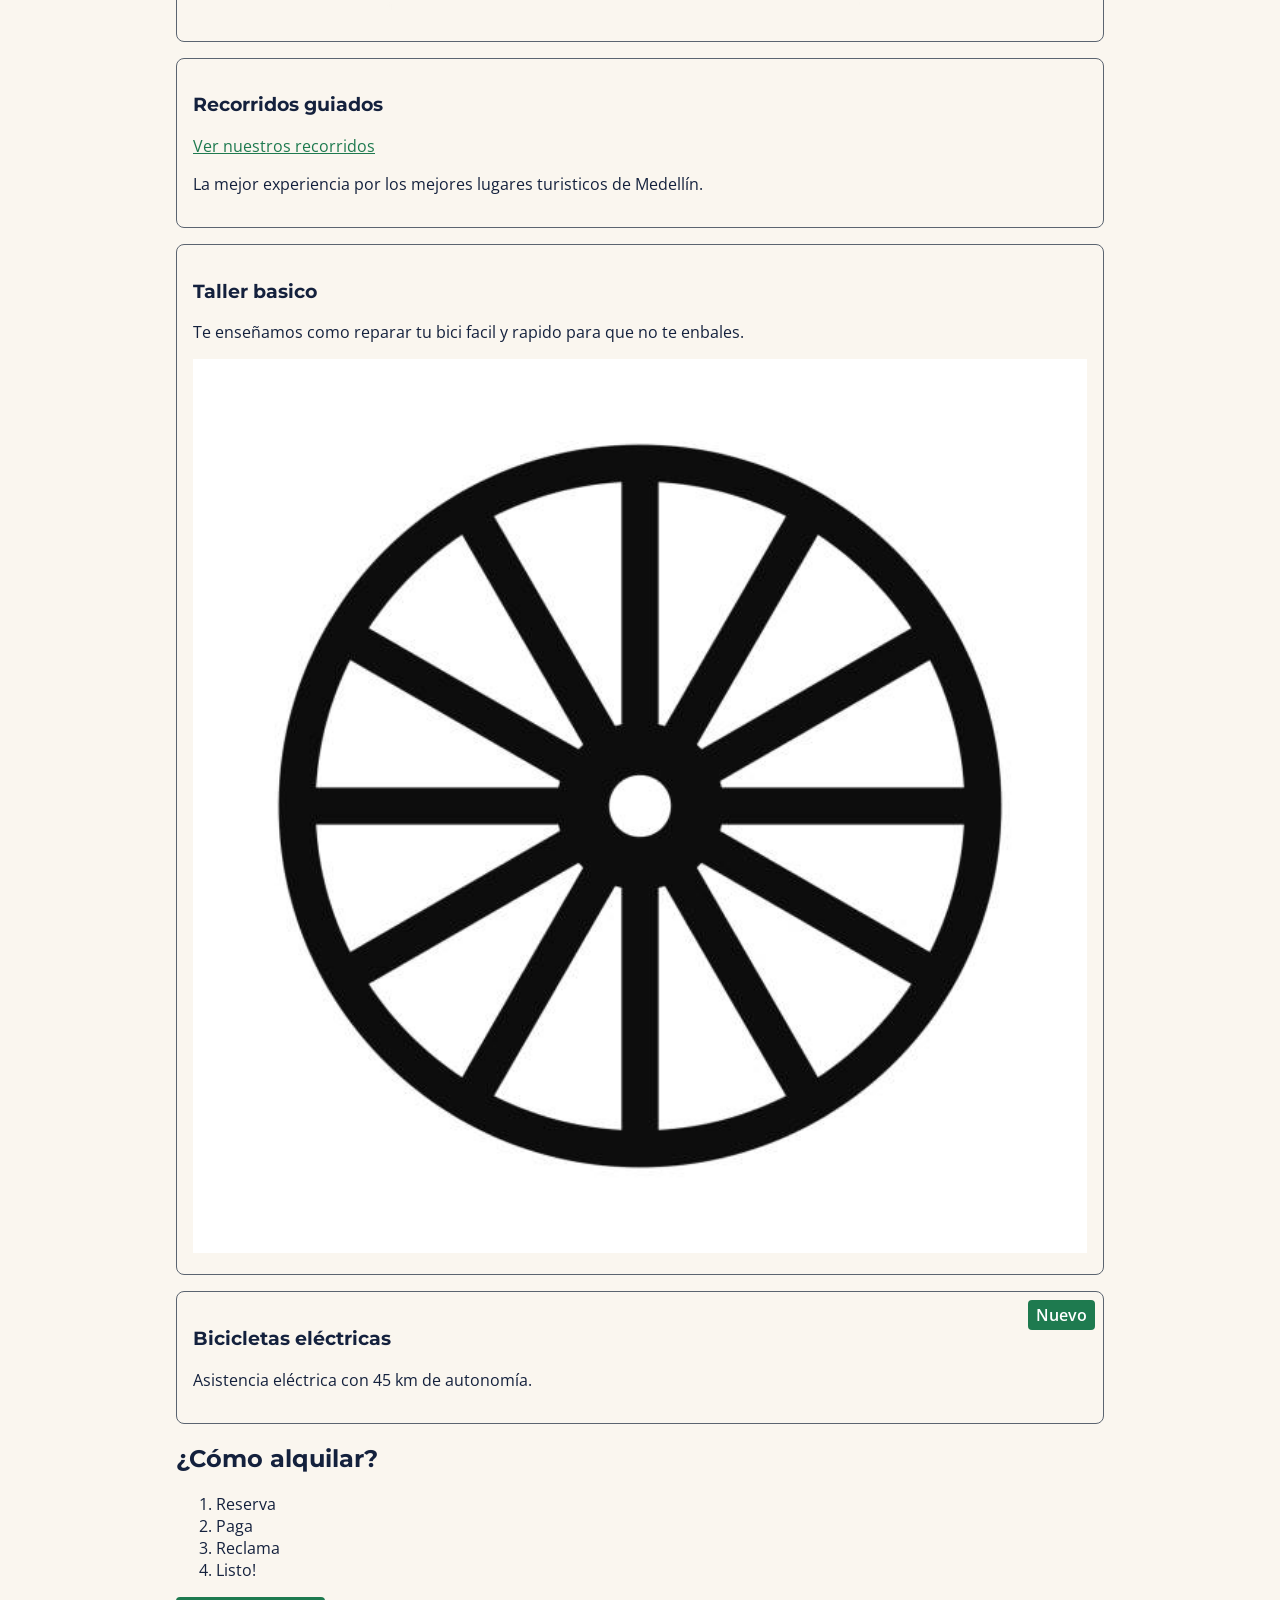
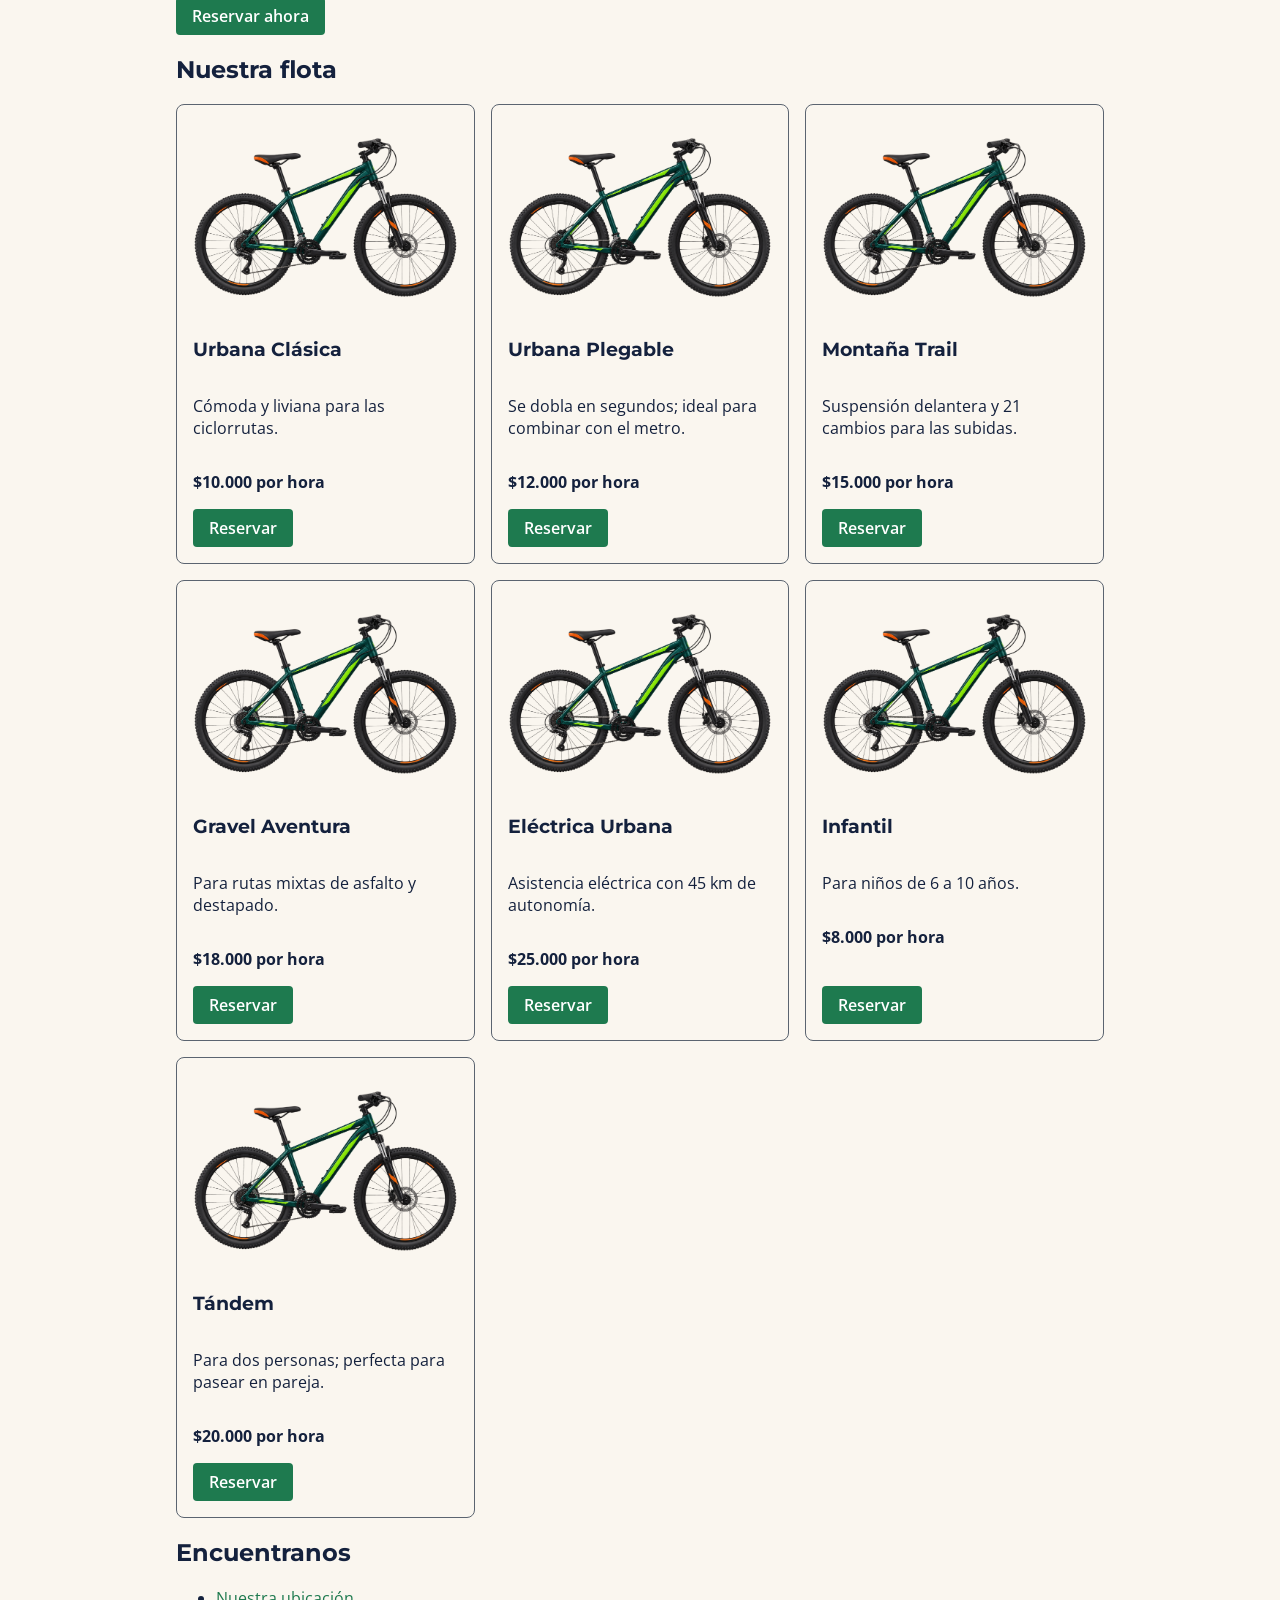
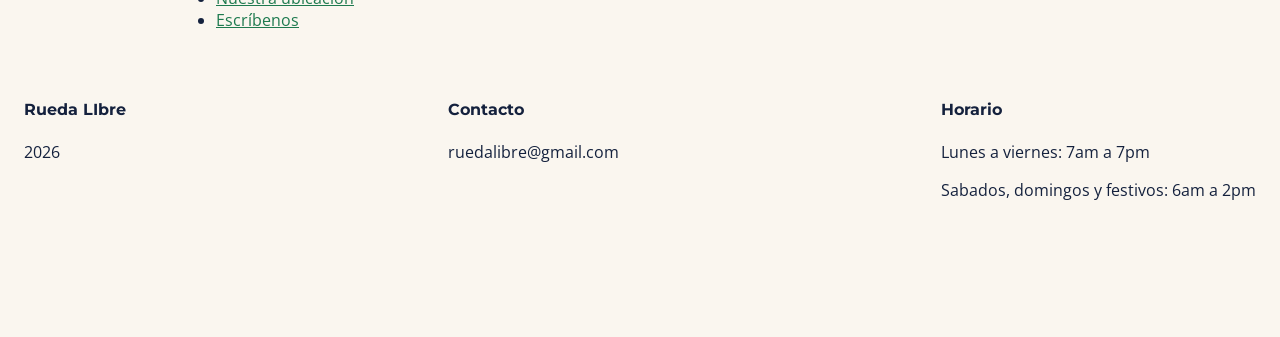
==== commit cadb0e69: "Semana 2 Minireto 2" ====
--- a/index.html
+++ b/index.html
@@ -73,6 +73,73 @@
             </ol>
             <p><a class="botonreserva" href="paginas/reservas.html#Reservas">Reservar ahora</a></p>
 
+
+        <section>
+            <h2>Nuestra flota</h2>
+
+            <div class="flota">
+
+                <article class="tarjeta">
+                    <img src="img/bicicleta.png" alt="Bicicleta Urbana Clásica">
+                    <h3>Urbana Clásica</h3>
+                    <p>Cómoda y liviana para las ciclorrutas.</p>
+                    <p><strong>$10.000 por hora</strong></p>
+                    <a class="botonreserva" href="paginas/reservas.html#Reservas">Reservar</a>
+                </article>
+
+                <article class="tarjeta">
+                    <img src="img/bicicleta.png" alt="Bicicleta Urbana Plegable">
+                    <h3>Urbana Plegable</h3>
+                    <p>Se dobla en segundos; ideal para combinar con el metro.</p>
+                    <p><strong>$12.000 por hora</strong></p>
+                    <a class="botonreserva" href="paginas/reservas.html#Reservas">Reservar</a>
+                </article>
+
+                <article class="tarjeta">
+                    <img src="img/bicicleta.png" alt="Bicicleta Montaña Trail">
+                    <h3>Montaña Trail</h3>
+                    <p>Suspensión delantera y 21 cambios para las subidas.</p>
+                    <p><strong>$15.000 por hora</strong></p>
+                    <a class="botonreserva" href="paginas/reservas.html#Reservas">Reservar</a>
+                </article>
+
+                <article class="tarjeta">
+                    <img src="img/bicicleta.png" alt="Bicicleta Gravel Aventura">
+                    <h3>Gravel Aventura</h3>
+                    <p>Para rutas mixtas de asfalto y destapado.</p>
+                    <p><strong>$18.000 por hora</strong></p>
+                    <a class="botonreserva" href="paginas/reservas.html#Reservas">Reservar</a>
+                </article>
+
+                <article class="tarjeta">
+                    <img src="img/bicicleta.png" alt="Bicicleta Eléctrica Urbana">
+                    <h3>Eléctrica Urbana</h3>
+                    <p>Asistencia eléctrica con 45 km de autonomía.</p>
+                    <p><strong>$25.000 por hora</strong></p>
+                    <a class="botonreserva" href="paginas/reservas.html#Reservas">Reservar</a>
+                </article>
+
+                <article class="tarjeta">
+                    <img src="img/bicicleta.png" alt="Bicicleta Infantil">
+                    <h3>Infantil</h3>
+                    <p>Para niños de 6 a 10 años.</p>
+                    <p><strong>$8.000 por hora</strong></p>
+                    <a class="botonreserva" href="paginas/reservas.html#Reservas">Reservar</a>
+                </article>
+
+                <article class="tarjeta">
+                    <img src="img/bicicleta.png" alt="Bicicleta Tándem">
+                    <h3>Tándem</h3>
+                    <p>Para dos personas; perfecta para pasear en pareja.</p>
+                    <p><strong>$20.000 por hora</strong></p>
+                    <a class="botonreserva" href="paginas/reservas.html#Reservas">Reservar</a>
+                </article>
+            </div>
+
+        
+        </section>
+
+
         <h2 id="Encuentranos">Encuentranos</h2>
             <ul>
                 <li><a href="https://www.google.com/maps/place/De+Moda+Outlet/@6.2193831,-75.5833746,17z/data=!3m1!4b1!4m6!3m5!1s0x8e4429e1dab04e05:0x5a77c25c8a5faf3a!8m2!3d6.2193831!4d-75.5833746!16s%2Fg%2F11gv_xr9wj?hl=es&entry=ttu&g_ep=EgoyMDI2MTAxNC4wIKXMDSoASAFQAw%3D%3D" target="_blank">Nuestra ubicación</a></li>
--- a/css/styles.css
+++ b/css/styles.css
@@ -134,6 +134,23 @@
     font-weight: 600;
 }
 
+.flota {
+    display: grid;
+    grid-template-columns: repeat(auto-fit, minmax(15rem, 1fr));
+    gap: var(--espacio2);
+}
+
+.flota .tarjeta {
+    display: flex;
+    flex-direction: column;
+    margin-bottom: 0;
+}
+
+.flota .botonreserva {
+    margin-top: auto;
+    align-self: flex-start;
+}
+
 table {
     width: 100%;
     margin-bottom: var(--espacio2);
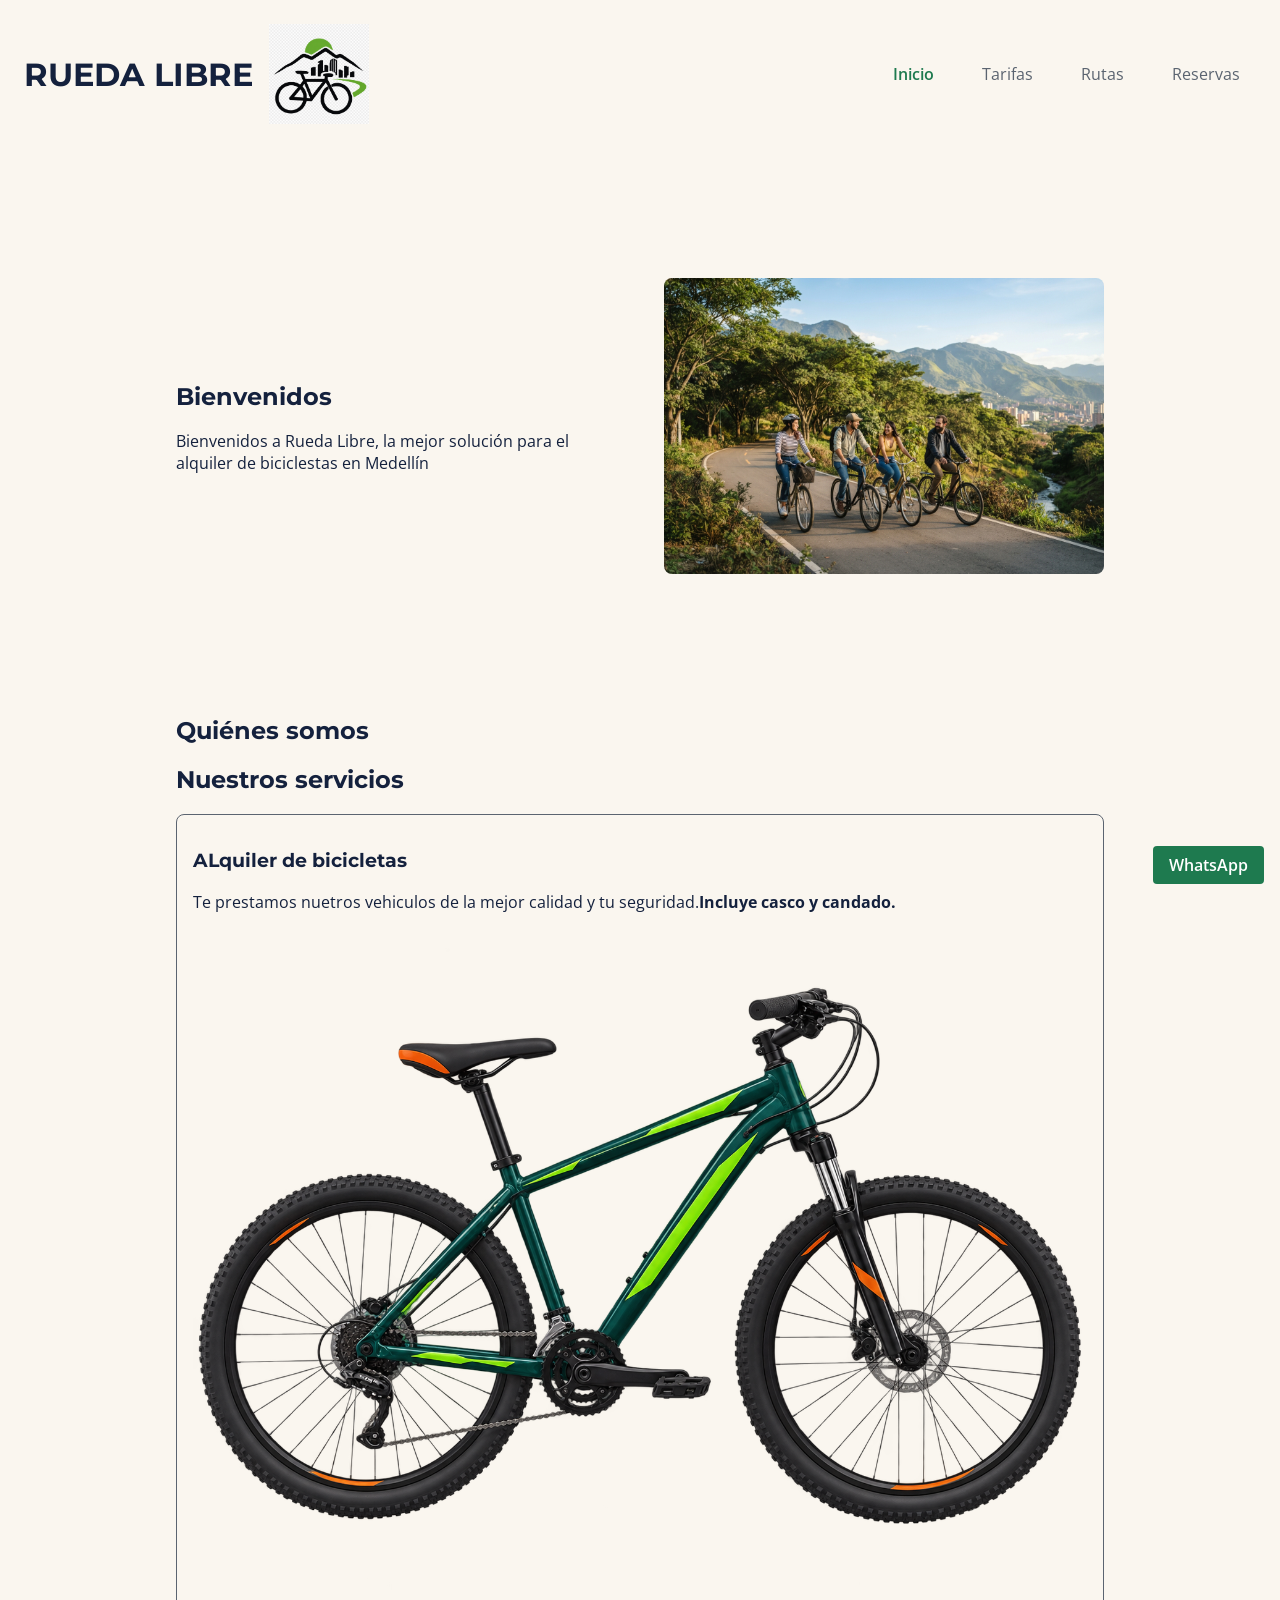
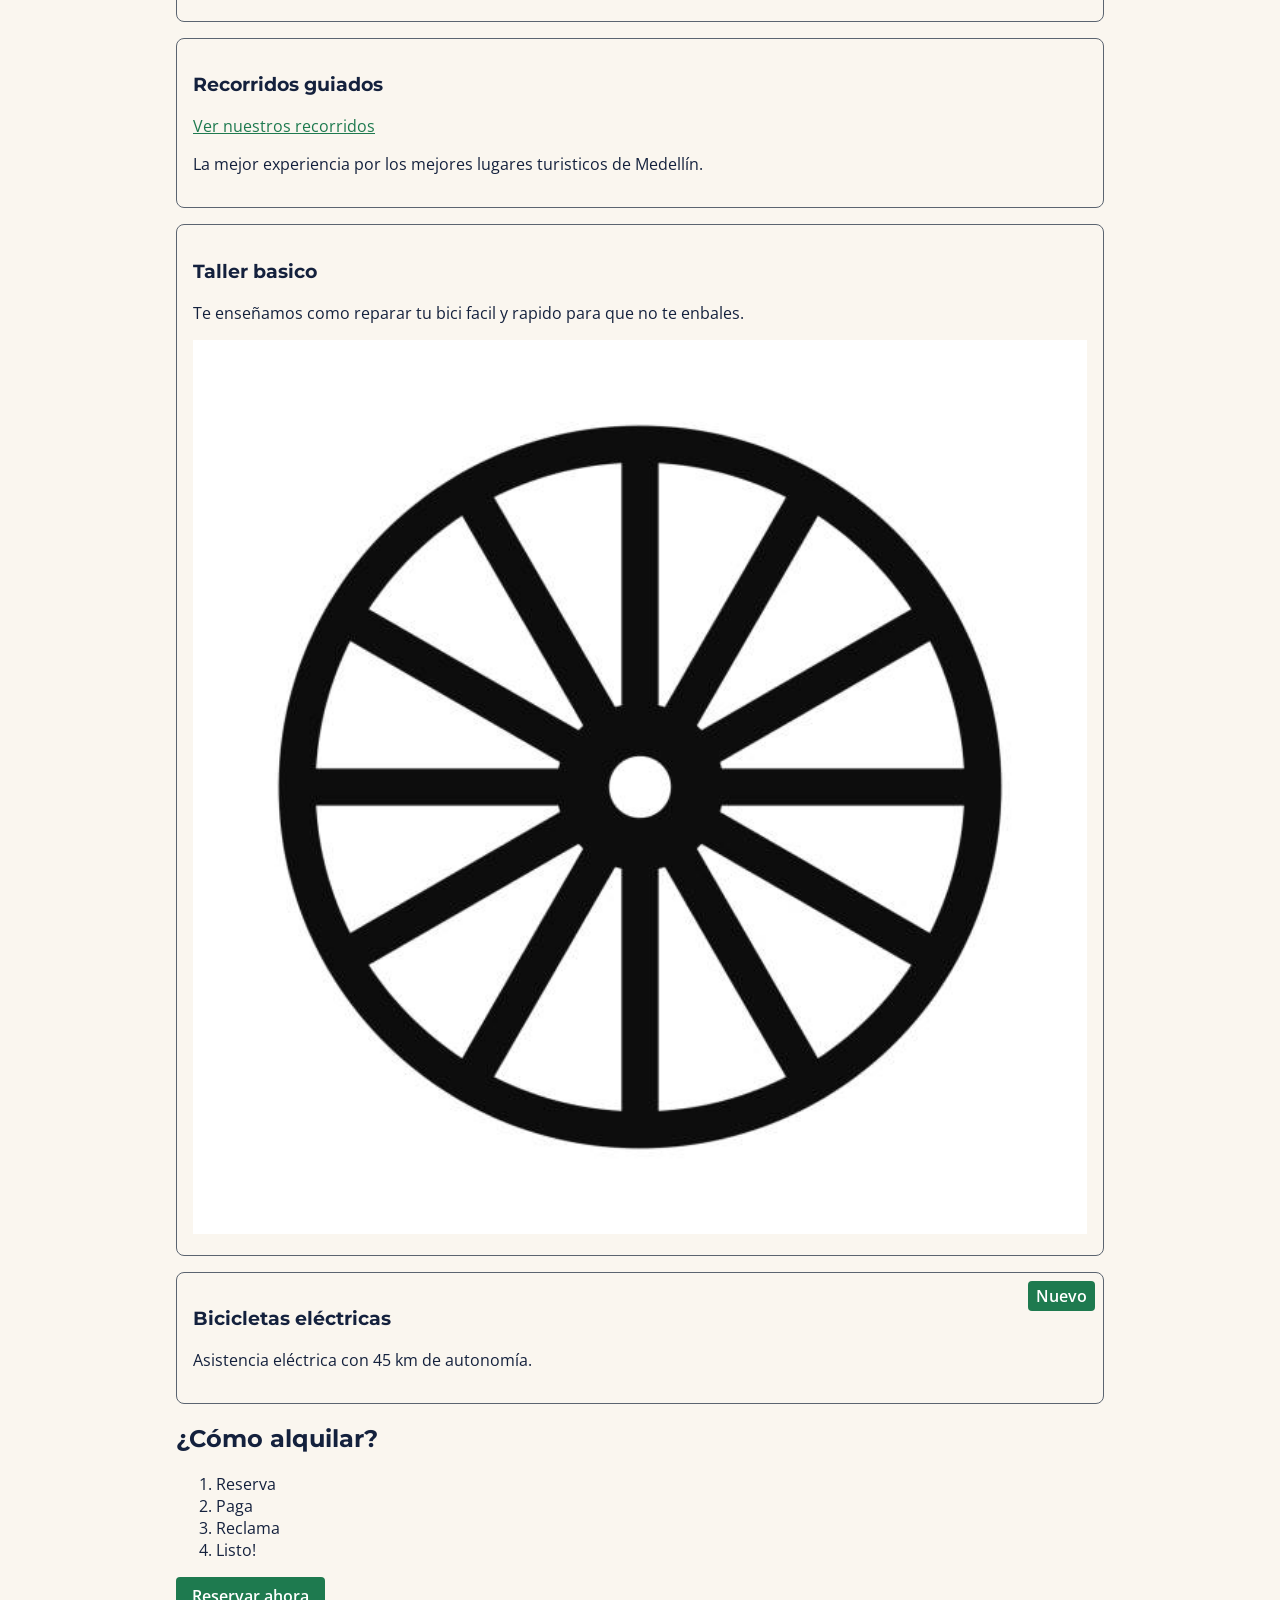
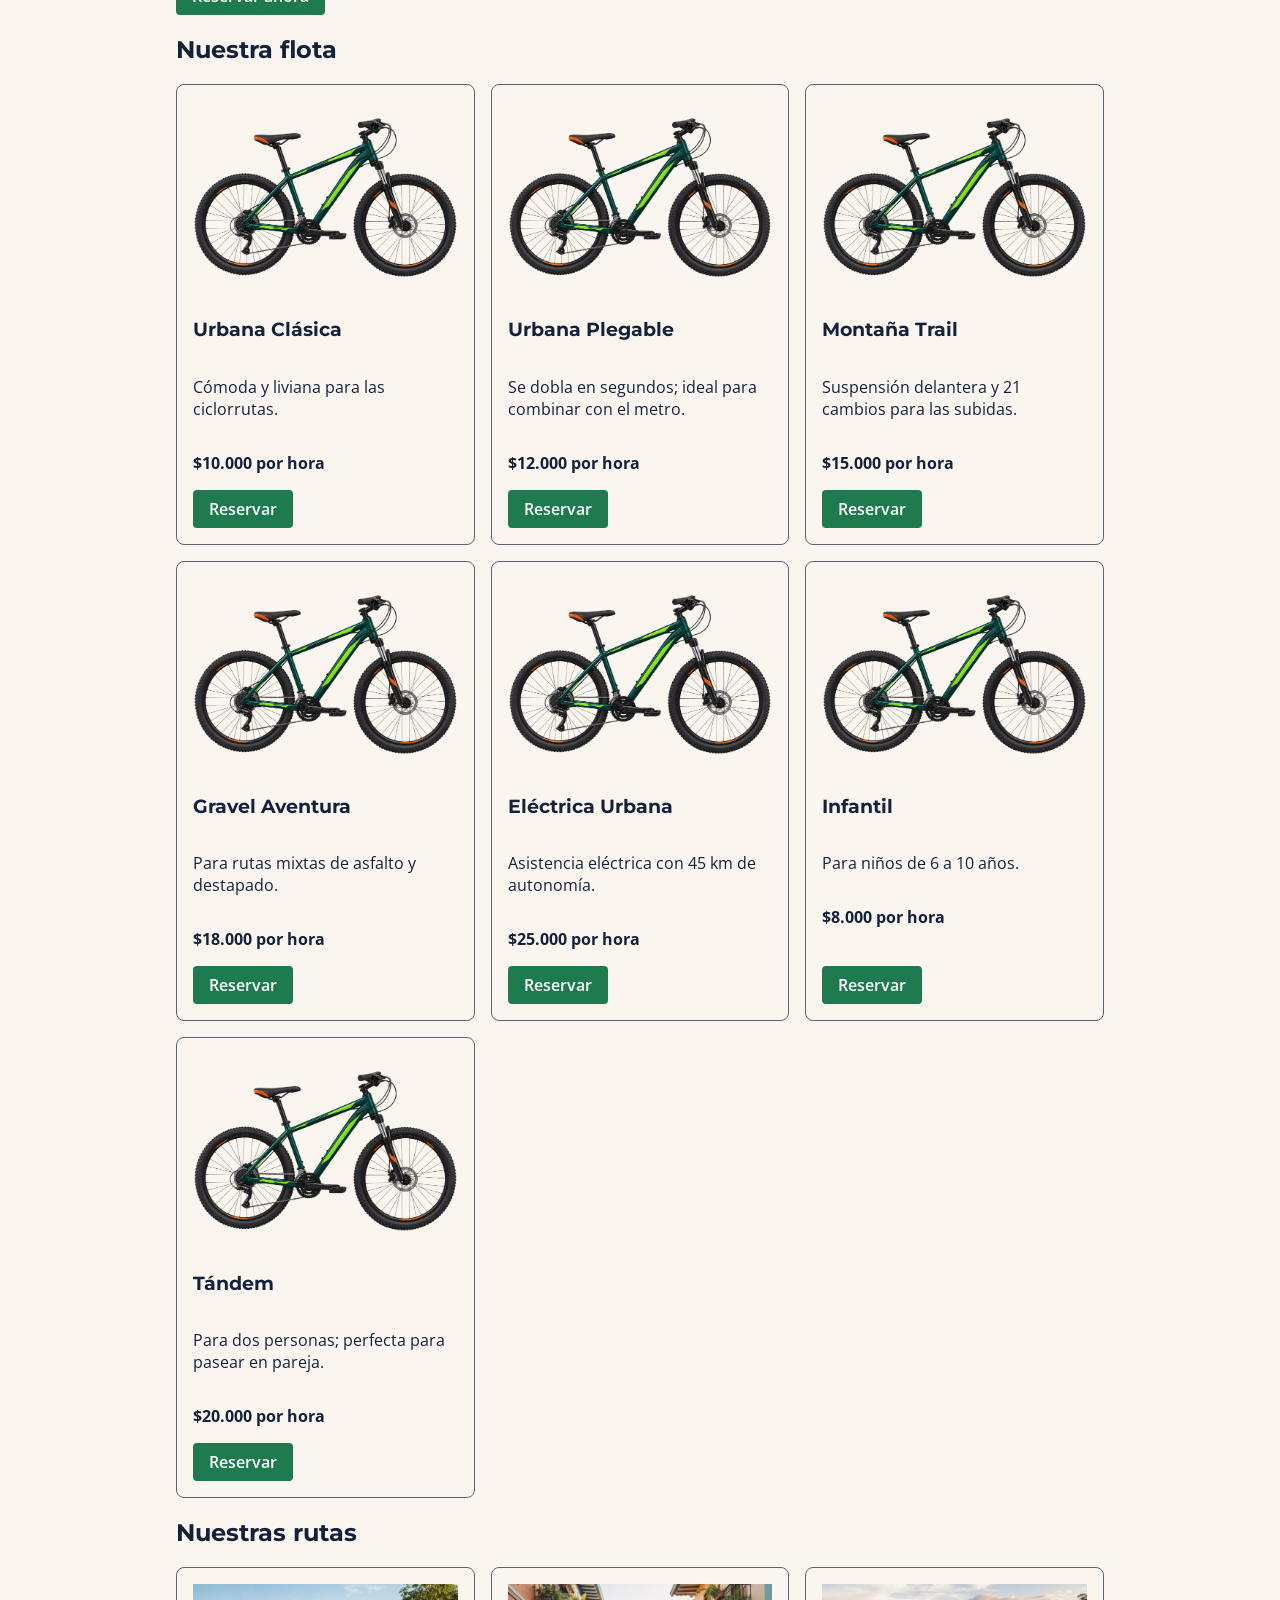
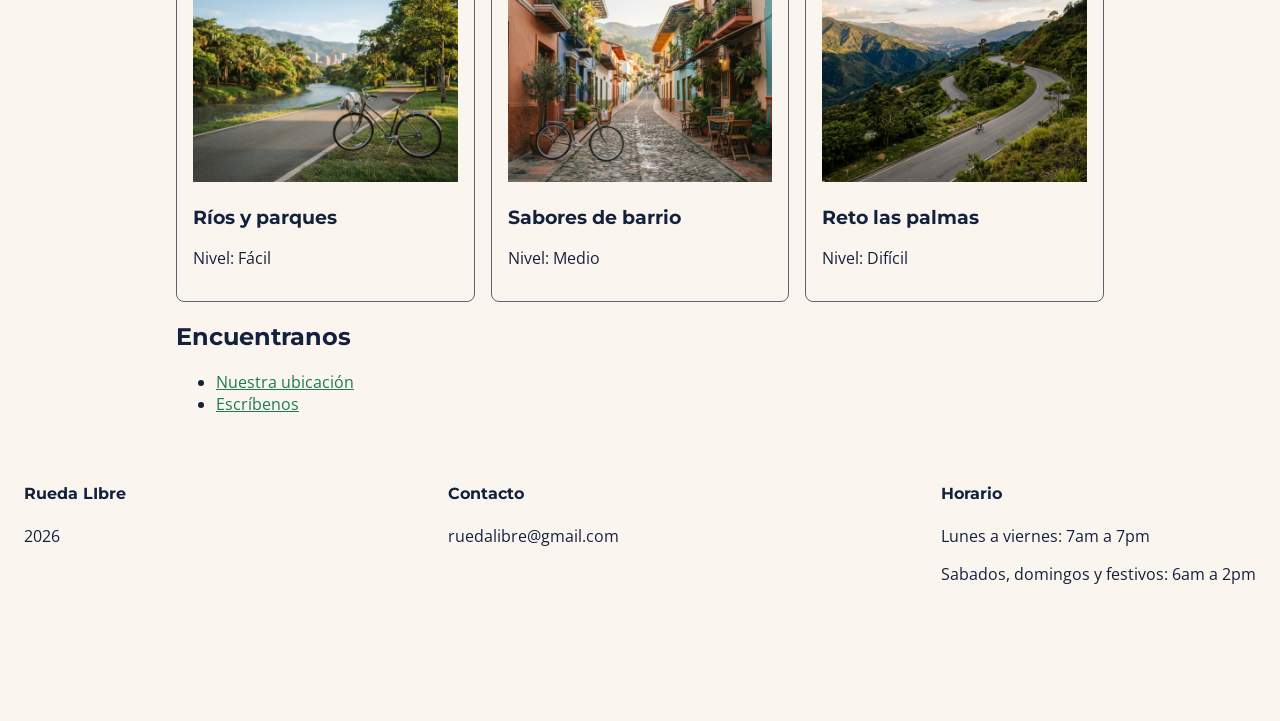
==== commit b1351560: "Semana 2 Minireto 3" ====
--- a/index.html
+++ b/index.html
@@ -32,8 +32,11 @@
  
     <main>
         <section class="portada">
-            <h2>Bienvenidos</h2>
-            <p>Bienvenidos a Rueda Libre, la mejor solución para el alquiler de biciclestas en Medellín</p>
+            <div>
+                <h2>Bienvenidos</h2>
+                <p>Bienvenidos a Rueda Libre, la mejor solución para el alquiler de biciclestas en Medellín</p>
+            </div>
+            <img src="img/portada.jfif" alt="Ciclistas pedaleando por una ciclorruta en Medellín">
         </section>
 
         <h2>Quiénes somos</h2>
@@ -140,6 +143,32 @@
         </section>
 
 
+        <section>
+            <h2>Nuestras rutas</h2>
+
+            <div class="rutas">
+
+                <article class="tarjeta">
+                    <img src="img/ruta-rios-parques.jfif" alt="Ciclorruta junto a un río en un parque de Medellín">
+                    <h3>Ríos y parques</h3>
+                    <p>Nivel: Fácil</p>
+                </article>
+
+                <article class="tarjeta">
+                    <img src="img/ruta-sabores-barrio.jfif" alt="Calle de barrio con fachadas de colores en Medellín">
+                    <h3>Sabores de barrio</h3>
+                    <p>Nivel: Medio</p>
+                </article>
+
+                <article class="tarjeta">
+                    <img src="img/ruta-reto-palmas.jfif" alt="Carretera de montaña subiendo por una ladera verde">
+                    <h3>Reto las palmas</h3>
+                    <p>Nivel: Difícil</p>
+                </article>
+
+            </div>
+        </section>
+
         <h2 id="Encuentranos">Encuentranos</h2>
             <ul>
                 <li><a href="https://www.google.com/maps/place/De+Moda+Outlet/@6.2193831,-75.5833746,17z/data=!3m1!4b1!4m6!3m5!1s0x8e4429e1dab04e05:0x5a77c25c8a5faf3a!8m2!3d6.2193831!4d-75.5833746!16s%2Fg%2F11gv_xr9wj?hl=es&entry=ttu&g_ep=EgoyMDI2MTAxNC4wIKXMDSoASAFQAw%3D%3D" target="_blank">Nuestra ubicación</a></li>
--- a/css/styles.css
+++ b/css/styles.css
@@ -40,7 +40,17 @@
 }
 
 .portada {
+    display: grid;
+    grid-template-columns: 1fr 1fr;
+    gap: var(--espacio3);
+    align-items: center;
     min-height: 60vh;
+}
+
+.portada img {
+    width: 100%;
+    height: auto;
+    border-radius: 0.5rem;
 }
 
 a {
@@ -149,6 +159,16 @@
 .flota .botonreserva {
     margin-top: auto;
     align-self: flex-start;
+}
+
+.rutas {
+    display: grid;
+    grid-template-columns: repeat(3, 1fr);
+    gap: var(--espacio2);
+}
+
+.rutas .tarjeta {
+    margin-bottom: 0;
 }
 
 table {
@@ -229,4 +249,19 @@
 .campo:focus {
     outline: 3px solid var(--azul-noche);
     background-color: var(--blanco);
+}
+
+.reservas {
+    display: grid;
+    grid-template-columns: 2fr 1fr;
+    gap: var(--espacio3);
+}
+
+.fila {
+    display: flex;
+    gap: var(--espacio2);
+}
+
+.fila p {
+    flex: 1;
 }
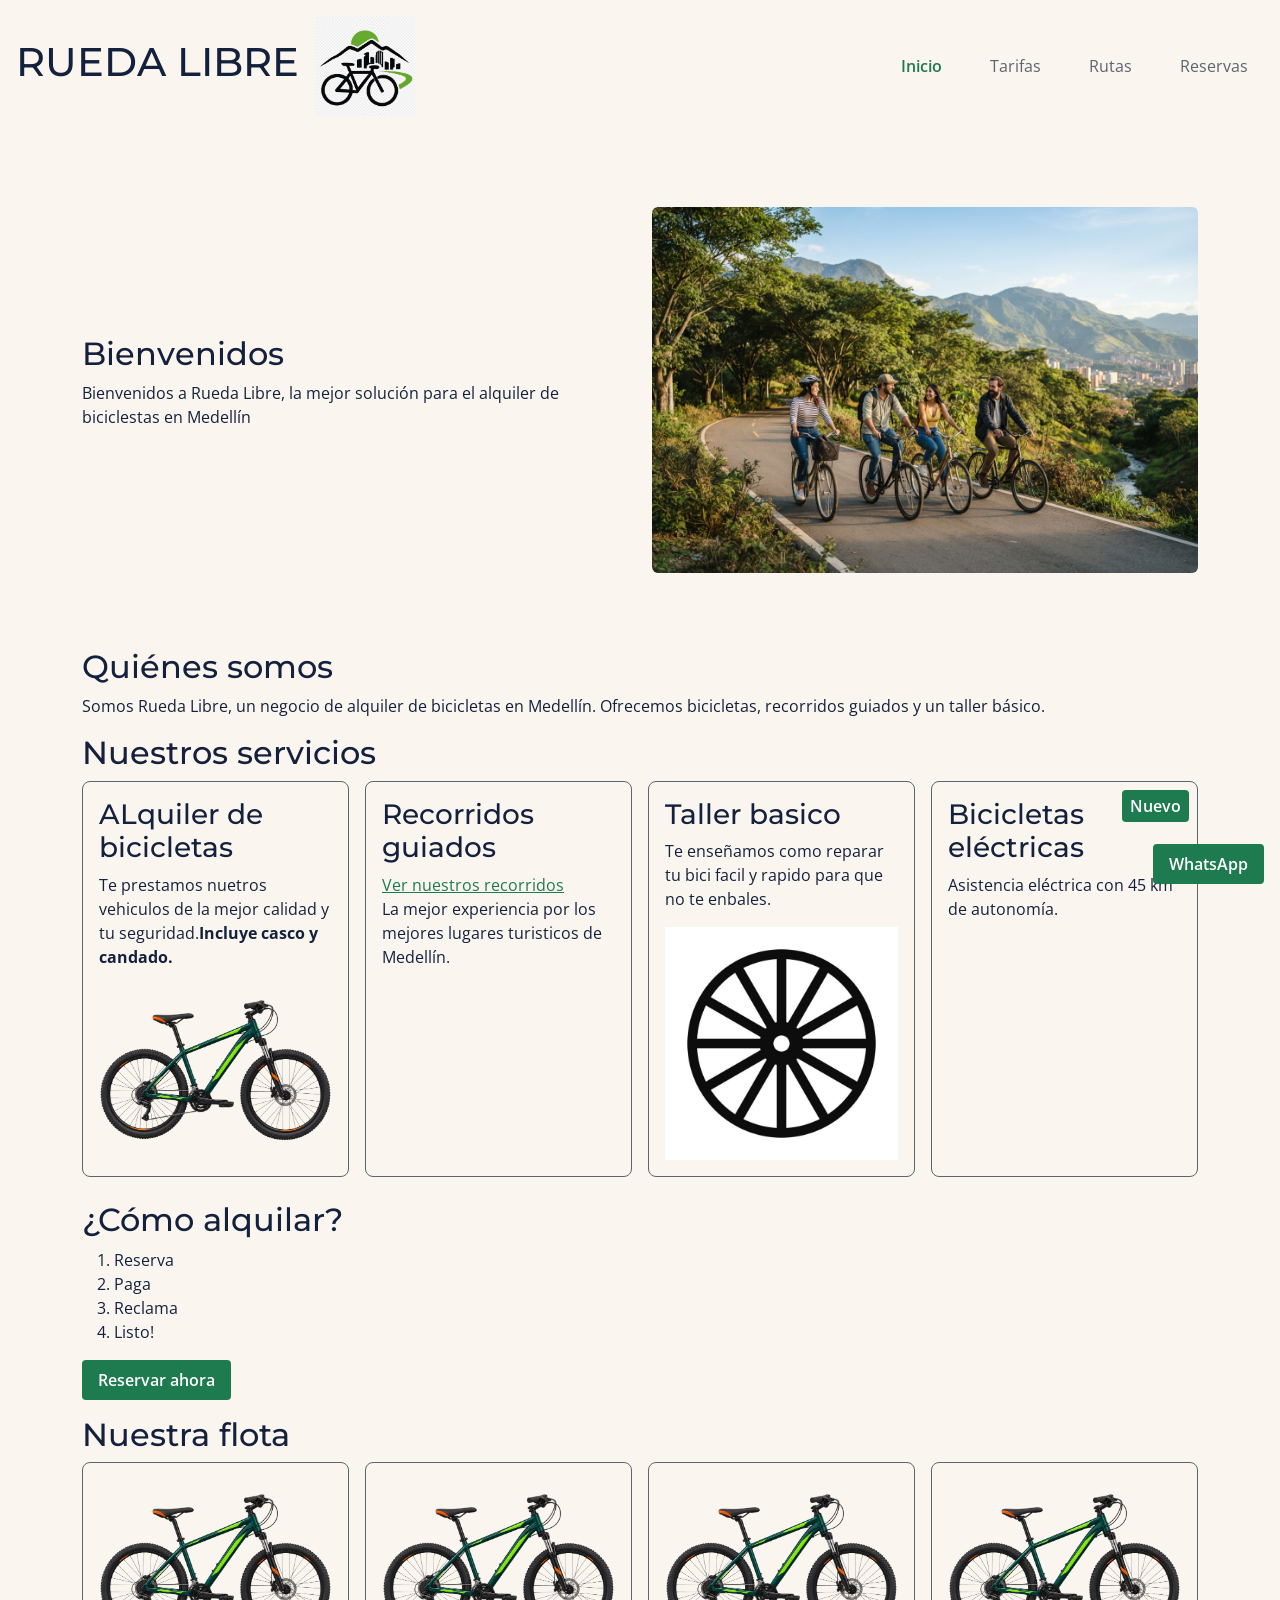
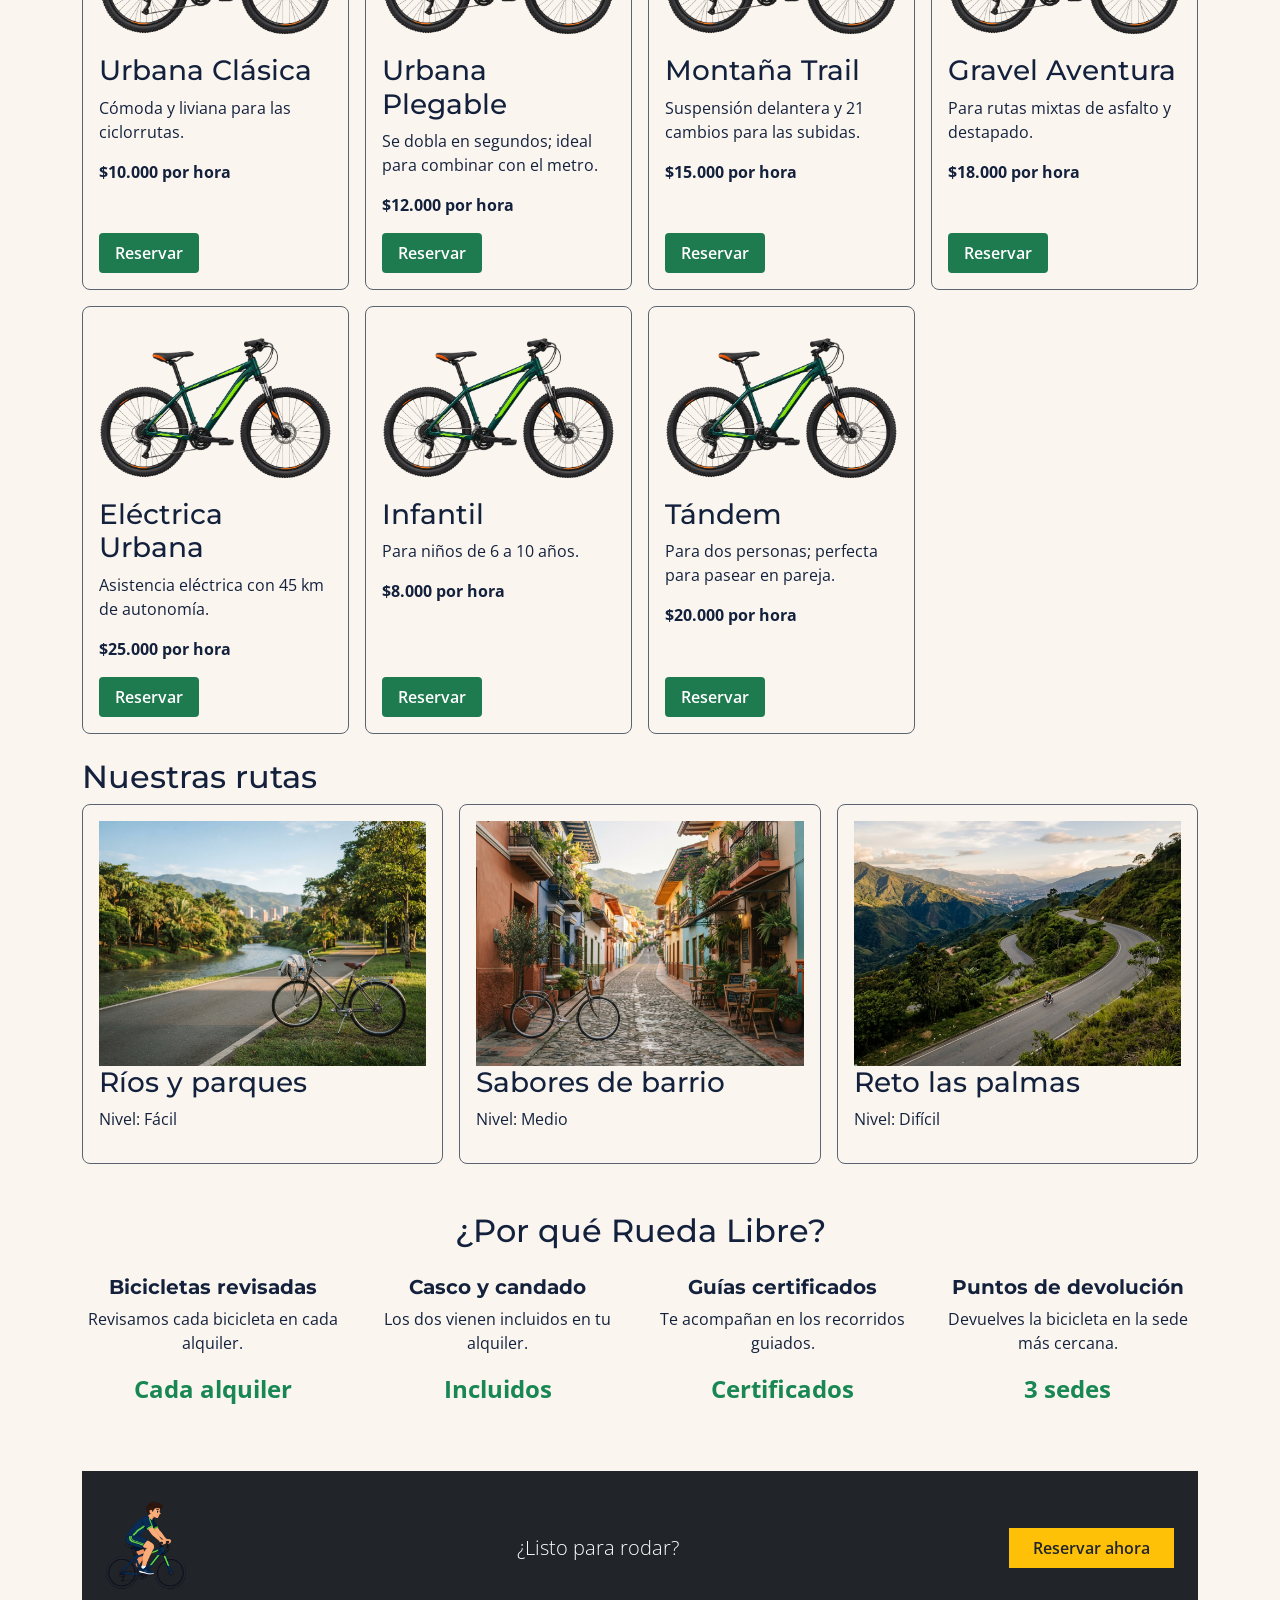
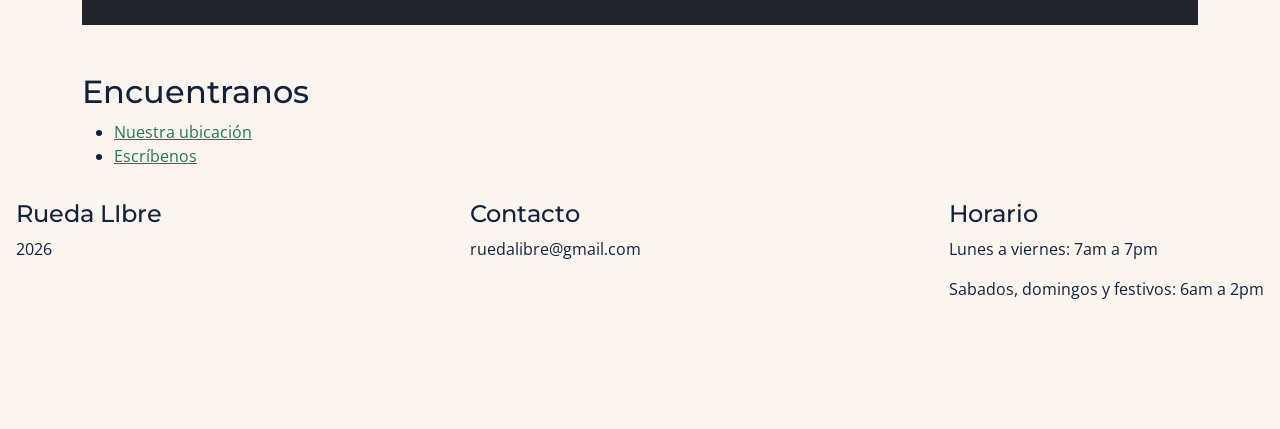
==== commit 4df68785: "Semana 2 Minireto 7" ====
--- a/index.html
+++ b/index.html
@@ -10,6 +10,7 @@
     <link rel="preconnect" href="https://fonts.gstatic.com" crossorigin>
     <link href="https://fonts.googleapis.com/css2?family=Montserrat:wght@700&family=Open+Sans:wght@400;600&display=swap" rel="stylesheet">
 
+    <link href="https://cdn.jsdelivr.net/npm/bootstrap@5.3.3/dist/css/bootstrap.min.css" rel="stylesheet">
     <link rel="stylesheet" href="css/styles.css">
 </head>
 <body>
@@ -29,43 +30,59 @@
             </ul>
         </nav>
     </header>
- 
-    <main>
-        <section class="portada">
-            <div>
+
+    <main class="container">
+
+        <section class="row align-items-center g-4 portada">
+            <div class="col-12 col-md-6">
                 <h2>Bienvenidos</h2>
                 <p>Bienvenidos a Rueda Libre, la mejor solución para el alquiler de biciclestas en Medellín</p>
             </div>
-            <img src="img/portada.jfif" alt="Ciclistas pedaleando por una ciclorruta en Medellín">
+            <div class="col-12 col-md-6">
+                <img src="img/portada.jfif" alt="Ciclistas pedaleando por una ciclorruta en Medellín" class="img-fluid rounded">
+            </div>
         </section>
 
         <h2>Quiénes somos</h2>
+            <p>Somos Rueda Libre, un negocio de alquiler de bicicletas en Medellín. Ofrecemos bicicletas, recorridos guiados y un taller básico.</p>
 
         <h2>Nuestros servicios</h2>
 
-            <article class="tarjeta">
-                <h3>ALquiler de bicicletas</h3>
+        <div class="row g-3 mb-4">
+
+            <div class="col-12 col-md-6 col-lg-3">
+                <article class="tarjeta h-100">
+                    <h3>ALquiler de bicicletas</h3>
                     <p>Te prestamos nuetros vehiculos de la mejor calidad y tu seguridad.<strong>Incluye casco y candado.</strong> </p>
-                    <img src="img/bicicleta.png" alt="Bicicleta de Rueda Libre" width="300">
-            </article>
-
-            <article class="tarjeta">
-                <h3>Recorridos guiados</h3> 
+                    <img src="img/bicicleta.png" alt="Bicicleta de Rueda Libre">
+                </article>
+            </div>
+
+            <div class="col-12 col-md-6 col-lg-3">
+                <article class="tarjeta h-100">
+                    <h3>Recorridos guiados</h3>
                     <a href="paginas/tarifas.html#recorridos">Ver nuestros recorridos</a>
                     <p>La mejor experiencia por los mejores lugares turisticos de Medellín.</p>
-            </article>
-
-            <article class="tarjeta">
-                <h3>Taller basico</h3>
+                </article>
+            </div>
+
+            <div class="col-12 col-md-6 col-lg-3">
+                <article class="tarjeta h-100">
+                    <h3>Taller basico</h3>
                     <p>Te enseñamos como reparar tu bici facil y rapido para que no te enbales.</p>
-                    <img src="img/rueda.png" alt="Rueda de bicicleta" width="300">
-            </article>
-
-            <article class="tarjeta">
-                <span class="etiqueta">Nuevo</span>
-                <h3>Bicicletas eléctricas</h3>
+                    <img src="img/rueda.png" alt="Rueda de bicicleta">
+                </article>
+            </div>
+
+            <div class="col-12 col-md-6 col-lg-3">
+                <article class="tarjeta h-100">
+                    <span class="etiqueta">Nuevo</span>
+                    <h3>Bicicletas eléctricas</h3>
                     <p>Asistencia eléctrica con 45 km de autonomía.</p>
-            </article>
+                </article>
+            </div>
+
+        </div>
 
         <h2>¿Cómo alquilar?</h2>
             <ol>
@@ -76,97 +93,154 @@
             </ol>
             <p><a class="botonreserva" href="paginas/reservas.html#Reservas">Reservar ahora</a></p>
 
-
         <section>
             <h2>Nuestra flota</h2>
 
-            <div class="flota">
-
-                <article class="tarjeta">
-                    <img src="img/bicicleta.png" alt="Bicicleta Urbana Clásica">
-                    <h3>Urbana Clásica</h3>
-                    <p>Cómoda y liviana para las ciclorrutas.</p>
-                    <p><strong>$10.000 por hora</strong></p>
-                    <a class="botonreserva" href="paginas/reservas.html#Reservas">Reservar</a>
-                </article>
-
-                <article class="tarjeta">
-                    <img src="img/bicicleta.png" alt="Bicicleta Urbana Plegable">
-                    <h3>Urbana Plegable</h3>
-                    <p>Se dobla en segundos; ideal para combinar con el metro.</p>
-                    <p><strong>$12.000 por hora</strong></p>
-                    <a class="botonreserva" href="paginas/reservas.html#Reservas">Reservar</a>
-                </article>
-
-                <article class="tarjeta">
-                    <img src="img/bicicleta.png" alt="Bicicleta Montaña Trail">
-                    <h3>Montaña Trail</h3>
-                    <p>Suspensión delantera y 21 cambios para las subidas.</p>
-                    <p><strong>$15.000 por hora</strong></p>
-                    <a class="botonreserva" href="paginas/reservas.html#Reservas">Reservar</a>
-                </article>
-
-                <article class="tarjeta">
-                    <img src="img/bicicleta.png" alt="Bicicleta Gravel Aventura">
-                    <h3>Gravel Aventura</h3>
-                    <p>Para rutas mixtas de asfalto y destapado.</p>
-                    <p><strong>$18.000 por hora</strong></p>
-                    <a class="botonreserva" href="paginas/reservas.html#Reservas">Reservar</a>
-                </article>
-
-                <article class="tarjeta">
-                    <img src="img/bicicleta.png" alt="Bicicleta Eléctrica Urbana">
-                    <h3>Eléctrica Urbana</h3>
-                    <p>Asistencia eléctrica con 45 km de autonomía.</p>
-                    <p><strong>$25.000 por hora</strong></p>
-                    <a class="botonreserva" href="paginas/reservas.html#Reservas">Reservar</a>
-                </article>
-
-                <article class="tarjeta">
-                    <img src="img/bicicleta.png" alt="Bicicleta Infantil">
-                    <h3>Infantil</h3>
-                    <p>Para niños de 6 a 10 años.</p>
-                    <p><strong>$8.000 por hora</strong></p>
-                    <a class="botonreserva" href="paginas/reservas.html#Reservas">Reservar</a>
-                </article>
-
-                <article class="tarjeta">
-                    <img src="img/bicicleta.png" alt="Bicicleta Tándem">
-                    <h3>Tándem</h3>
-                    <p>Para dos personas; perfecta para pasear en pareja.</p>
-                    <p><strong>$20.000 por hora</strong></p>
-                    <a class="botonreserva" href="paginas/reservas.html#Reservas">Reservar</a>
-                </article>
-            </div>
-
-        
-        </section>
-
-
-        <section>
+            <div class="row g-3">
+
+                <div class="col-12 col-sm-6 col-lg-4 col-xl-3">
+                    <article class="tarjeta h-100 d-flex flex-column">
+                        <img src="img/bicicleta.png" alt="Bicicleta Urbana Clásica">
+                        <h3>Urbana Clásica</h3>
+                        <p>Cómoda y liviana para las ciclorrutas.</p>
+                        <p><strong>$10.000 por hora</strong></p>
+                        <a class="botonreserva mt-auto align-self-start" href="paginas/reservas.html#Reservas">Reservar</a>
+                    </article>
+                </div>
+
+                <div class="col-12 col-sm-6 col-lg-4 col-xl-3">
+                    <article class="tarjeta h-100 d-flex flex-column">
+                        <img src="img/bicicleta.png" alt="Bicicleta Urbana Plegable">
+                        <h3>Urbana Plegable</h3>
+                        <p>Se dobla en segundos; ideal para combinar con el metro.</p>
+                        <p><strong>$12.000 por hora</strong></p>
+                        <a class="botonreserva mt-auto align-self-start" href="paginas/reservas.html#Reservas">Reservar</a>
+                    </article>
+                </div>
+
+                <div class="col-12 col-sm-6 col-lg-4 col-xl-3">
+                    <article class="tarjeta h-100 d-flex flex-column">
+                        <img src="img/bicicleta.png" alt="Bicicleta Montaña Trail">
+                        <h3>Montaña Trail</h3>
+                        <p>Suspensión delantera y 21 cambios para las subidas.</p>
+                        <p><strong>$15.000 por hora</strong></p>
+                        <a class="botonreserva mt-auto align-self-start" href="paginas/reservas.html#Reservas">Reservar</a>
+                    </article>
+                </div>
+
+                <div class="col-12 col-sm-6 col-lg-4 col-xl-3">
+                    <article class="tarjeta h-100 d-flex flex-column">
+                        <img src="img/bicicleta.png" alt="Bicicleta Gravel Aventura">
+                        <h3>Gravel Aventura</h3>
+                        <p>Para rutas mixtas de asfalto y destapado.</p>
+                        <p><strong>$18.000 por hora</strong></p>
+                        <a class="botonreserva mt-auto align-self-start" href="paginas/reservas.html#Reservas">Reservar</a>
+                    </article>
+                </div>
+
+                <div class="col-12 col-sm-6 col-lg-4 col-xl-3">
+                    <article class="tarjeta h-100 d-flex flex-column">
+                        <img src="img/bicicleta.png" alt="Bicicleta Eléctrica Urbana">
+                        <h3>Eléctrica Urbana</h3>
+                        <p>Asistencia eléctrica con 45 km de autonomía.</p>
+                        <p><strong>$25.000 por hora</strong></p>
+                        <a class="botonreserva mt-auto align-self-start" href="paginas/reservas.html#Reservas">Reservar</a>
+                    </article>
+                </div>
+
+                <div class="col-12 col-sm-6 col-lg-4 col-xl-3">
+                    <article class="tarjeta h-100 d-flex flex-column">
+                        <img src="img/bicicleta.png" alt="Bicicleta Infantil">
+                        <h3>Infantil</h3>
+                        <p>Para niños de 6 a 10 años.</p>
+                        <p><strong>$8.000 por hora</strong></p>
+                        <a class="botonreserva mt-auto align-self-start" href="paginas/reservas.html#Reservas">Reservar</a>
+                    </article>
+                </div>
+
+                <div class="col-12 col-sm-6 col-lg-4 col-xl-3">
+                    <article class="tarjeta h-100 d-flex flex-column">
+                        <img src="img/bicicleta.png" alt="Bicicleta Tándem">
+                        <h3>Tándem</h3>
+                        <p>Para dos personas; perfecta para pasear en pareja.</p>
+                        <p><strong>$20.000 por hora</strong></p>
+                        <a class="botonreserva mt-auto align-self-start" href="paginas/reservas.html#Reservas">Reservar</a>
+                    </article>
+                </div>
+
+            </div>
+        </section>
+
+        <section class="mt-4">
             <h2>Nuestras rutas</h2>
 
-            <div class="rutas">
-
-                <article class="tarjeta">
-                    <img src="img/ruta-rios-parques.jfif" alt="Ciclorruta junto a un río en un parque de Medellín">
-                    <h3>Ríos y parques</h3>
-                    <p>Nivel: Fácil</p>
-                </article>
-
-                <article class="tarjeta">
-                    <img src="img/ruta-sabores-barrio.jfif" alt="Calle de barrio con fachadas de colores en Medellín">
-                    <h3>Sabores de barrio</h3>
-                    <p>Nivel: Medio</p>
-                </article>
-
-                <article class="tarjeta">
-                    <img src="img/ruta-reto-palmas.jfif" alt="Carretera de montaña subiendo por una ladera verde">
-                    <h3>Reto las palmas</h3>
-                    <p>Nivel: Difícil</p>
-                </article>
-
-            </div>
+            <div class="row g-3">
+
+                <div class="col-12 col-md-4">
+                    <article class="tarjeta h-100">
+                        <img src="img/ruta-rios-parques.jfif" alt="Ciclorruta junto a un río en un parque de Medellín">
+                        <h3>Ríos y parques</h3>
+                        <p>Nivel: Fácil</p>
+                    </article>
+                </div>
+
+                <div class="col-12 col-md-4">
+                    <article class="tarjeta h-100">
+                        <img src="img/ruta-sabores-barrio.jfif" alt="Calle de barrio con fachadas de colores en Medellín">
+                        <h3>Sabores de barrio</h3>
+                        <p>Nivel: Medio</p>
+                    </article>
+                </div>
+
+                <div class="col-12 col-md-4">
+                    <article class="tarjeta h-100">
+                        <img src="img/ruta-reto-palmas.jfif" alt="Carretera de montaña subiendo por una ladera verde">
+                        <h3>Reto las palmas</h3>
+                        <p>Nivel: Difícil</p>
+                    </article>
+                </div>
+
+            </div>
+        </section>
+
+        <section class="my-5">
+
+            <h2 class="text-center mb-4">¿Por qué Rueda Libre?</h2>
+
+            <div class="row g-4">
+
+                <div class="col-12 col-md-6 col-lg-3">
+                    <h3 class="fs-5 fw-bold text-center">Bicicletas revisadas</h3>
+                    <p class="text-center">Revisamos cada bicicleta en cada alquiler.</p>
+                    <p class="fs-4 fw-bold text-success text-center">Cada alquiler</p>
+                </div>
+
+                <div class="col-12 col-md-6 col-lg-3">
+                    <h3 class="fs-5 fw-bold text-center">Casco y candado</h3>
+                    <p class="text-center">Los dos vienen incluidos en tu alquiler.</p>
+                    <p class="fs-4 fw-bold text-success text-center">Incluidos</p>
+                </div>
+
+                <div class="col-12 col-md-6 col-lg-3">
+                    <h3 class="fs-5 fw-bold text-center">Guías certificados</h3>
+                    <p class="text-center">Te acompañan en los recorridos guiados.</p>
+                    <p class="fs-4 fw-bold text-success text-center">Certificados</p>
+                </div>
+
+                <div class="col-12 col-md-6 col-lg-3">
+                    <h3 class="fs-5 fw-bold text-center">Puntos de devolución</h3>
+                    <p class="text-center">Devuelves la bicicleta en la sede más cercana.</p>
+                    <p class="fs-4 fw-bold text-success text-center">3 sedes</p>
+                </div>
+
+            </div>
+
+            <div class="d-flex flex-column flex-md-row justify-content-md-between align-items-center gap-3 mt-5 p-4 text-bg-dark">
+                <img src="img/ciclista.png" alt="" width="80" class="d-none d-md-block">
+                <p class="lead mb-0">¿Listo para rodar?</p>
+                <a href="paginas/reservas.html#Reservas" class="bg-warning text-dark fw-semibold text-decoration-none px-4 py-2">Reservar ahora</a>
+            </div>
+
         </section>
 
         <h2 id="Encuentranos">Encuentranos</h2>
@@ -175,8 +249,8 @@
                 <li><a href="mailto:ruedalibre@gmail.com">Escríbenos</a></li>
             </ul>
     </main>
- 
-<footer>
+
+    <footer>
         <section>
             <h4>Rueda LIbre</h4>
             <p>2026</p>
@@ -193,5 +267,7 @@
     </footer>
 
     <a class="whatsapp" href="https://wa.me/573000000000" target="_blank">WhatsApp</a>
+
+    <script src="https://cdn.jsdelivr.net/npm/bootstrap@5.3.3/dist/js/bootstrap.bundle.min.js"></script>
 </body>
 </html>
--- a/css/styles.css
+++ b/css/styles.css
@@ -1,4 +1,4 @@
-
+/* VARIABLES */
 :root {
     --verde-ruta:#1E7A4F;
     --naranja-pedal:#F39A2B;
@@ -15,8 +15,6 @@
     --fuente-texto:"Open Sans", Arial, sans-serif;
 }
 
-
-*,
 *::before,
 *::after {
     box-sizing: border-box;
@@ -33,24 +31,13 @@
     font-family: var(--fuente-titulos);
 }
 
-main {
-    max-width: 60rem;
-    margin: 0 auto;
-    padding: var(--espacio2);
+img {
+    max-width: 100%;
+    height: auto;
 }
 
 .portada {
-    display: grid;
-    grid-template-columns: 1fr 1fr;
-    gap: var(--espacio3);
-    align-items: center;
     min-height: 60vh;
-}
-
-.portada img {
-    width: 100%;
-    height: auto;
-    border-radius: 0.5rem;
 }
 
 a {
@@ -62,35 +49,31 @@
     color: var(--azul-noche);
 }
 
-
 header {
     display: flex;
-    justify-content: space-between;
+    flex-direction: column;
     align-items: center;
+    gap: var(--espacio2);
+    padding: var(--espacio2);
+}
+
+.marca {
+    display: flex;
+    align-items: center;
+    gap: var(--espacio2);
+}
+
+footer {
+    display: flex;
+    flex-direction: column;
+    gap: var(--espacio2);
+    padding: var(--espacio2);
+}
+
+#menu {
+    display: flex;
     flex-wrap: wrap;
-    gap: var(--espacio2);
-    padding: var(--espacio2);
-}
-
-.marca {
-    display: flex;
-    align-items: center;
-    gap: var(--espacio2);
-}
-
-footer {
-    display: flex;
-    justify-content: space-between;
-    align-items: flex-start;
-    flex-wrap: wrap;
-    gap: var(--espacio2);
-    padding: var(--espacio2);
-}
-
-
-#menu {
-    display: flex;
-    flex-wrap: wrap;
+    justify-content: center;
     gap: var(--espacio2);
     list-style: none;
     margin: 0;
@@ -119,11 +102,9 @@
     outline: 3px solid var(--azul-noche);
 }
 
-
 .tarjeta {
     position: relative;
     padding: var(--espacio2);
-    margin-bottom: var(--espacio2);
     border: 1px solid var(--gris-asfalto);
     border-radius: 0.5rem;
 }
@@ -144,41 +125,15 @@
     font-weight: 600;
 }
 
-.flota {
-    display: grid;
-    grid-template-columns: repeat(auto-fit, minmax(15rem, 1fr));
-    gap: var(--espacio2);
-}
-
-.flota .tarjeta {
-    display: flex;
-    flex-direction: column;
-    margin-bottom: 0;
-}
-
-.flota .botonreserva {
-    margin-top: auto;
-    align-self: flex-start;
-}
-
-.rutas {
-    display: grid;
-    grid-template-columns: repeat(3, 1fr);
-    gap: var(--espacio2);
-}
-
-.rutas .tarjeta {
-    margin-bottom: 0;
-}
-
 table {
     width: 100%;
     margin-bottom: var(--espacio2);
+    font-size: 0.875rem;
 }
 
 th,
 td {
-    padding: var(--espacio1) var(--espacio2);
+    padding: var(--espacio1);
     border: 1px solid var(--gris-asfalto);
 }
 
@@ -223,7 +178,6 @@
     right: var(--espacio2);
 }
 
-
 fieldset {
     margin-bottom: var(--espacio2);
     padding: var(--espacio2);
@@ -253,15 +207,54 @@
 
 .reservas {
     display: grid;
-    grid-template-columns: 2fr 1fr;
-    gap: var(--espacio3);
+    gap: var(--espacio2);
 }
 
 .fila {
     display: flex;
-    gap: var(--espacio2);
-}
-
-.fila p {
-    flex: 1;
+    flex-direction: column;
+}
+
+
+@media (min-width: 768px) {
+    header {
+        flex-direction: row;
+        justify-content: space-between;
+        flex-wrap: wrap;
+    }
+
+    #menu {
+        justify-content: flex-start;
+    }
+
+    footer {
+        flex-direction: row;
+        justify-content: space-between;
+        align-items: flex-start;
+    }
+
+    table {
+        font-size: 1rem;
+    }
+
+    th,
+    td {
+        padding: var(--espacio1) var(--espacio2);
+    }
+
+    .fila {
+        flex-direction: row;
+        gap: var(--espacio2);
+    }
+
+    .fila p {
+        flex: 1;
+    }
+}
+
+@media (min-width: 1200px) {
+    .reservas {
+        grid-template-columns: 2fr 1fr;
+        gap: var(--espacio3);
+    }
 }
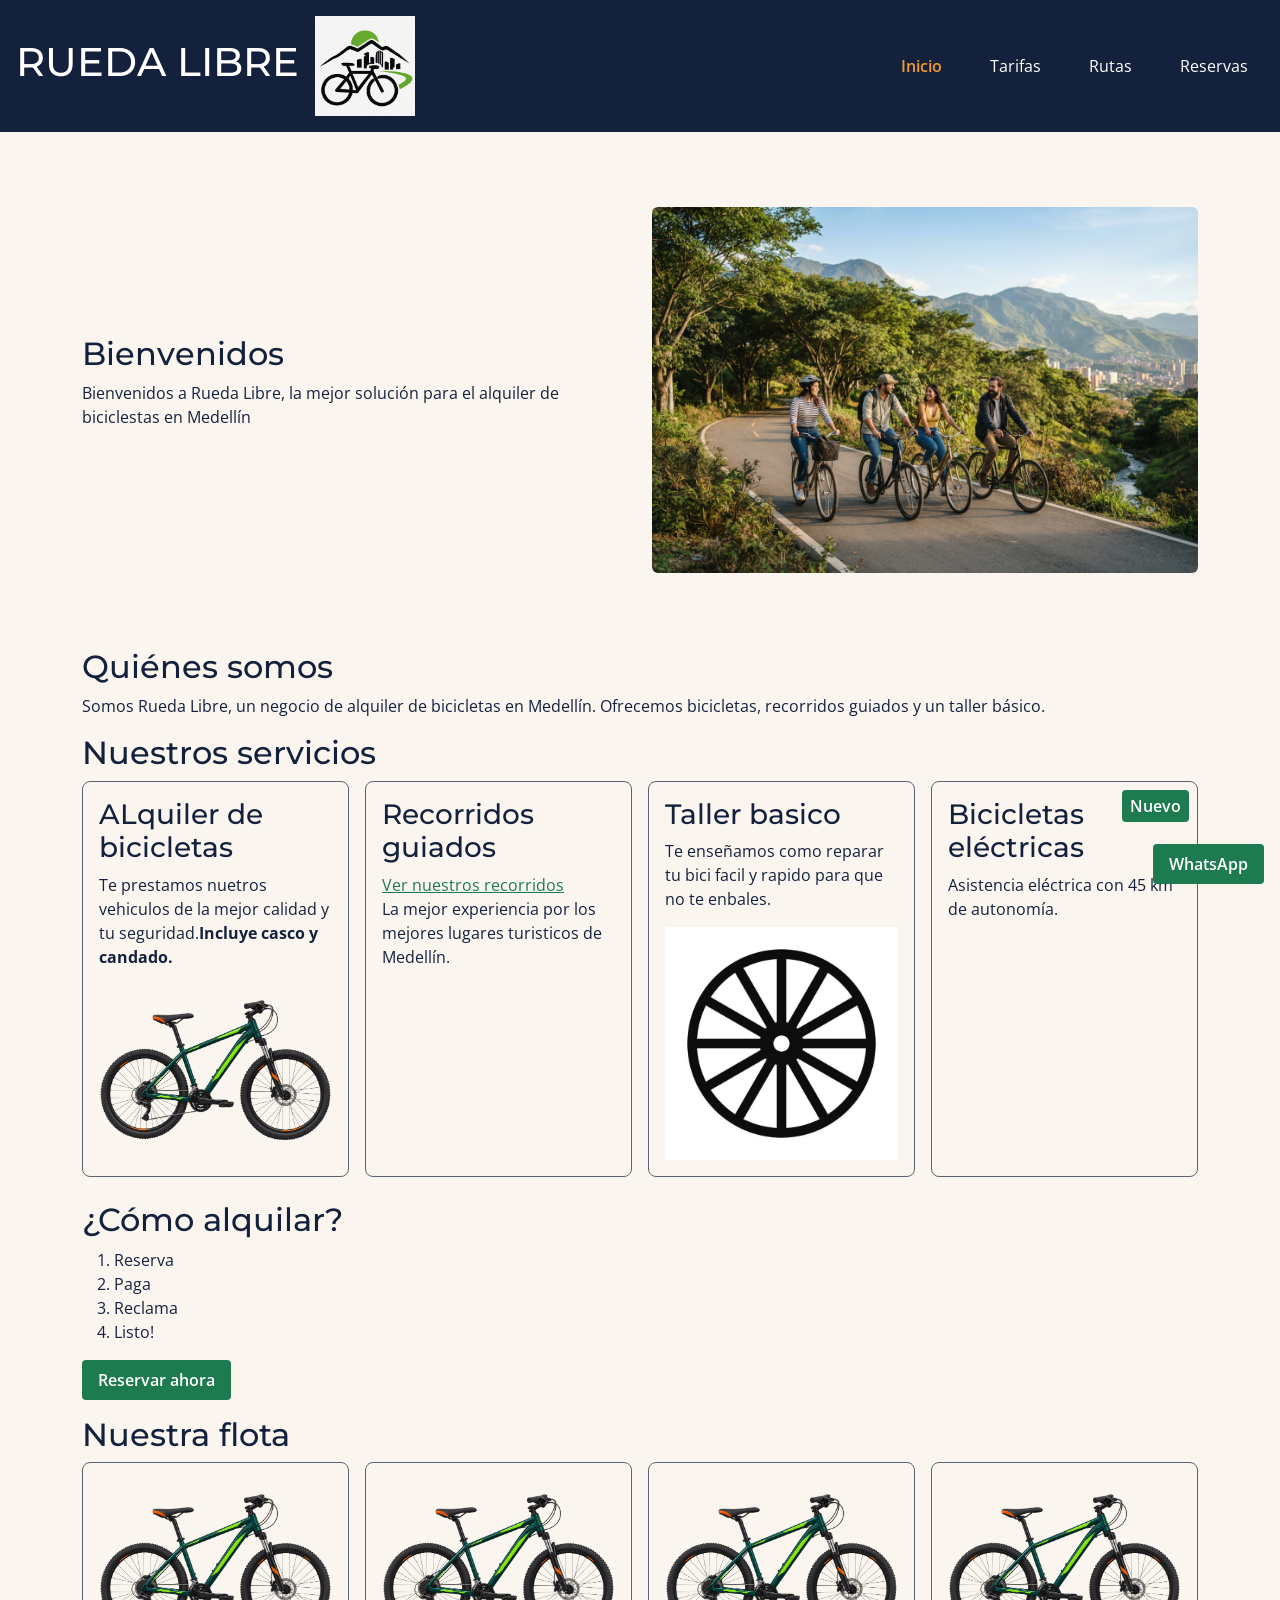
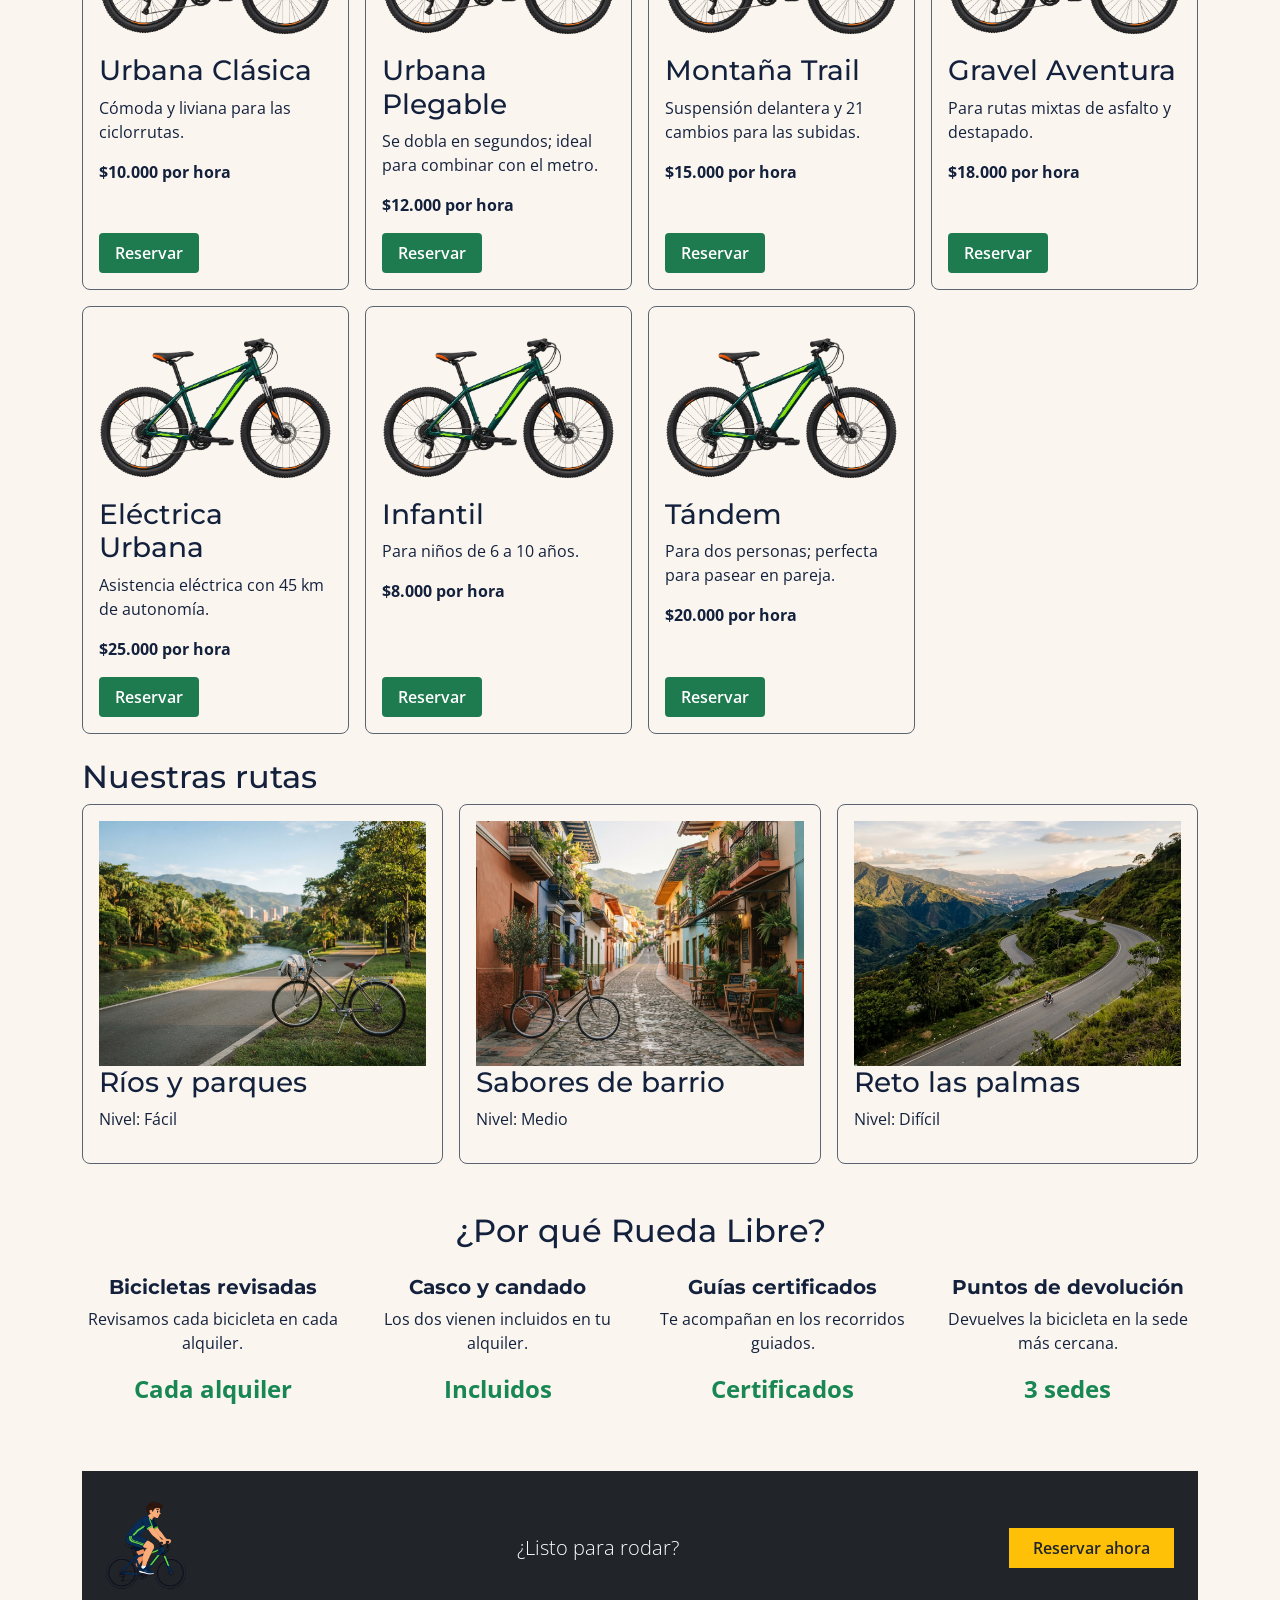
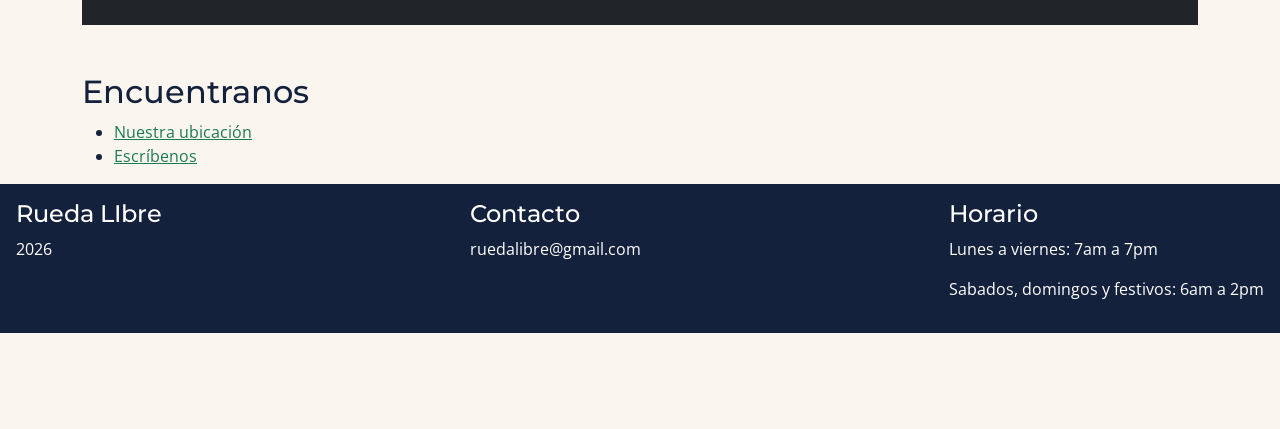
==== commit 81bf21f3: "Semana 2 Minireto 8" ====
--- a/index.html
+++ b/index.html
@@ -250,7 +250,7 @@
             </ul>
     </main>
 
-    <footer>
+    <footer class="d-flex flex-column flex-md-row justify-content-md-between gap-3 p-3">
         <section>
             <h4>Rueda LIbre</h4>
             <p>2026</p>
--- a/css/styles.css
+++ b/css/styles.css
@@ -1,4 +1,3 @@
-/* VARIABLES */
 :root {
     --verde-ruta:#1E7A4F;
     --naranja-pedal:#F39A2B;
@@ -15,11 +14,6 @@
     --fuente-texto:"Open Sans", Arial, sans-serif;
 }
 
-*::before,
-*::after {
-    box-sizing: border-box;
-}
-
 body {
     font-family: var(--fuente-texto);
     color: var(--azul-noche);
@@ -55,19 +49,18 @@
     align-items: center;
     gap: var(--espacio2);
     padding: var(--espacio2);
+    background-color: var(--azul-noche);
+    color: var(--blanco);
+}
+
+header h1 {
+    color: var(--blanco);
 }
 
 .marca {
     display: flex;
     align-items: center;
     gap: var(--espacio2);
-}
-
-footer {
-    display: flex;
-    flex-direction: column;
-    gap: var(--espacio2);
-    padding: var(--espacio2);
 }
 
 #menu {
@@ -82,13 +75,13 @@
 
 #menu a {
     display: inline-block;
-    color: var(--gris-asfalto);
+    color: var(--blanco);
     text-decoration: none;
     padding: var(--espacio1) var(--espacio2);
 }
 
 #menu a.activo {
-    color: var(--verde-ruta);
+    color: var(--naranja-pedal);
     font-weight: 600;
 }
 
@@ -99,7 +92,16 @@
 }
 
 #menu a:focus {
-    outline: 3px solid var(--azul-noche);
+    outline: 3px solid var(--naranja-pedal);
+}
+
+footer {
+    background-color: var(--azul-noche);
+    color: var(--blanco);
+}
+
+footer h4 {
+    color: var(--blanco);
 }
 
 .tarjeta {
@@ -205,17 +207,6 @@
     background-color: var(--blanco);
 }
 
-.reservas {
-    display: grid;
-    gap: var(--espacio2);
-}
-
-.fila {
-    display: flex;
-    flex-direction: column;
-}
-
-
 @media (min-width: 768px) {
     header {
         flex-direction: row;
@@ -227,12 +218,6 @@
         justify-content: flex-start;
     }
 
-    footer {
-        flex-direction: row;
-        justify-content: space-between;
-        align-items: flex-start;
-    }
-
     table {
         font-size: 1rem;
     }
@@ -241,20 +226,4 @@
     td {
         padding: var(--espacio1) var(--espacio2);
     }
-
-    .fila {
-        flex-direction: row;
-        gap: var(--espacio2);
-    }
-
-    .fila p {
-        flex: 1;
-    }
-}
-
-@media (min-width: 1200px) {
-    .reservas {
-        grid-template-columns: 2fr 1fr;
-        gap: var(--espacio3);
-    }
 }
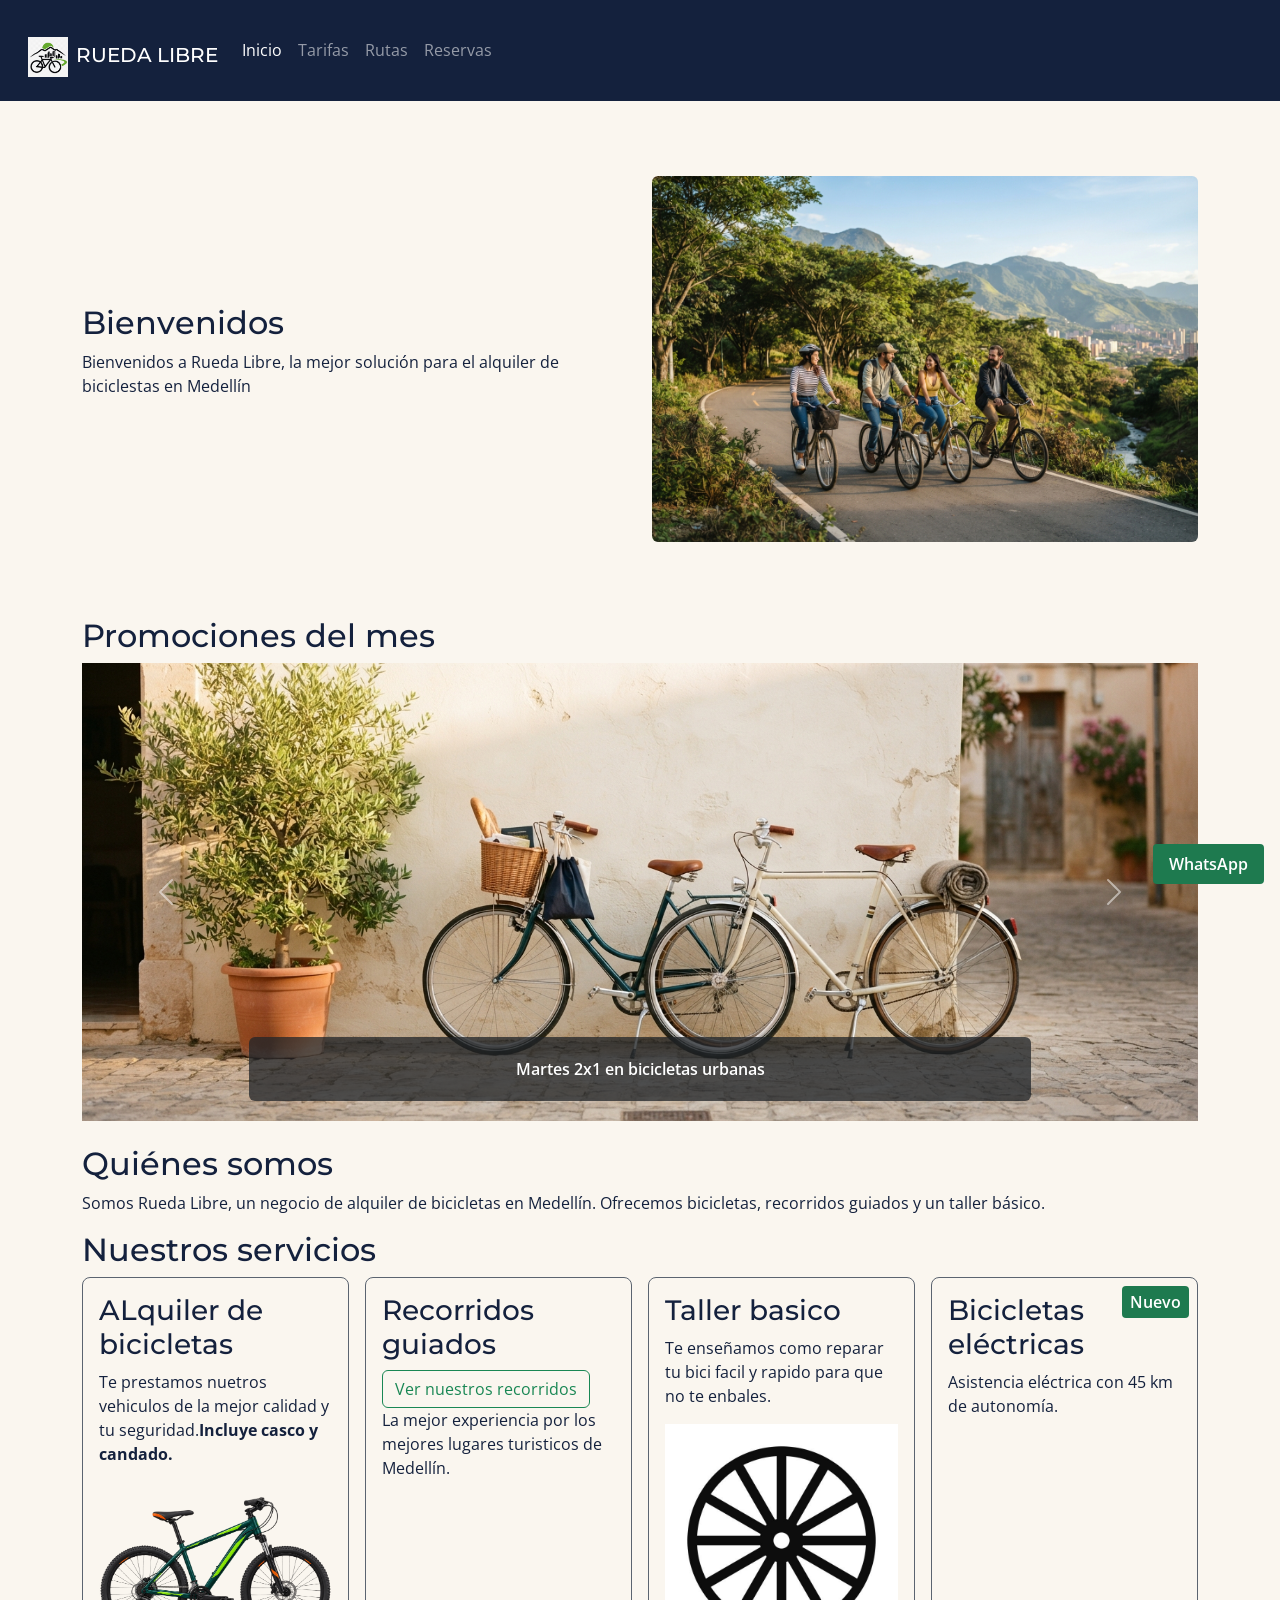
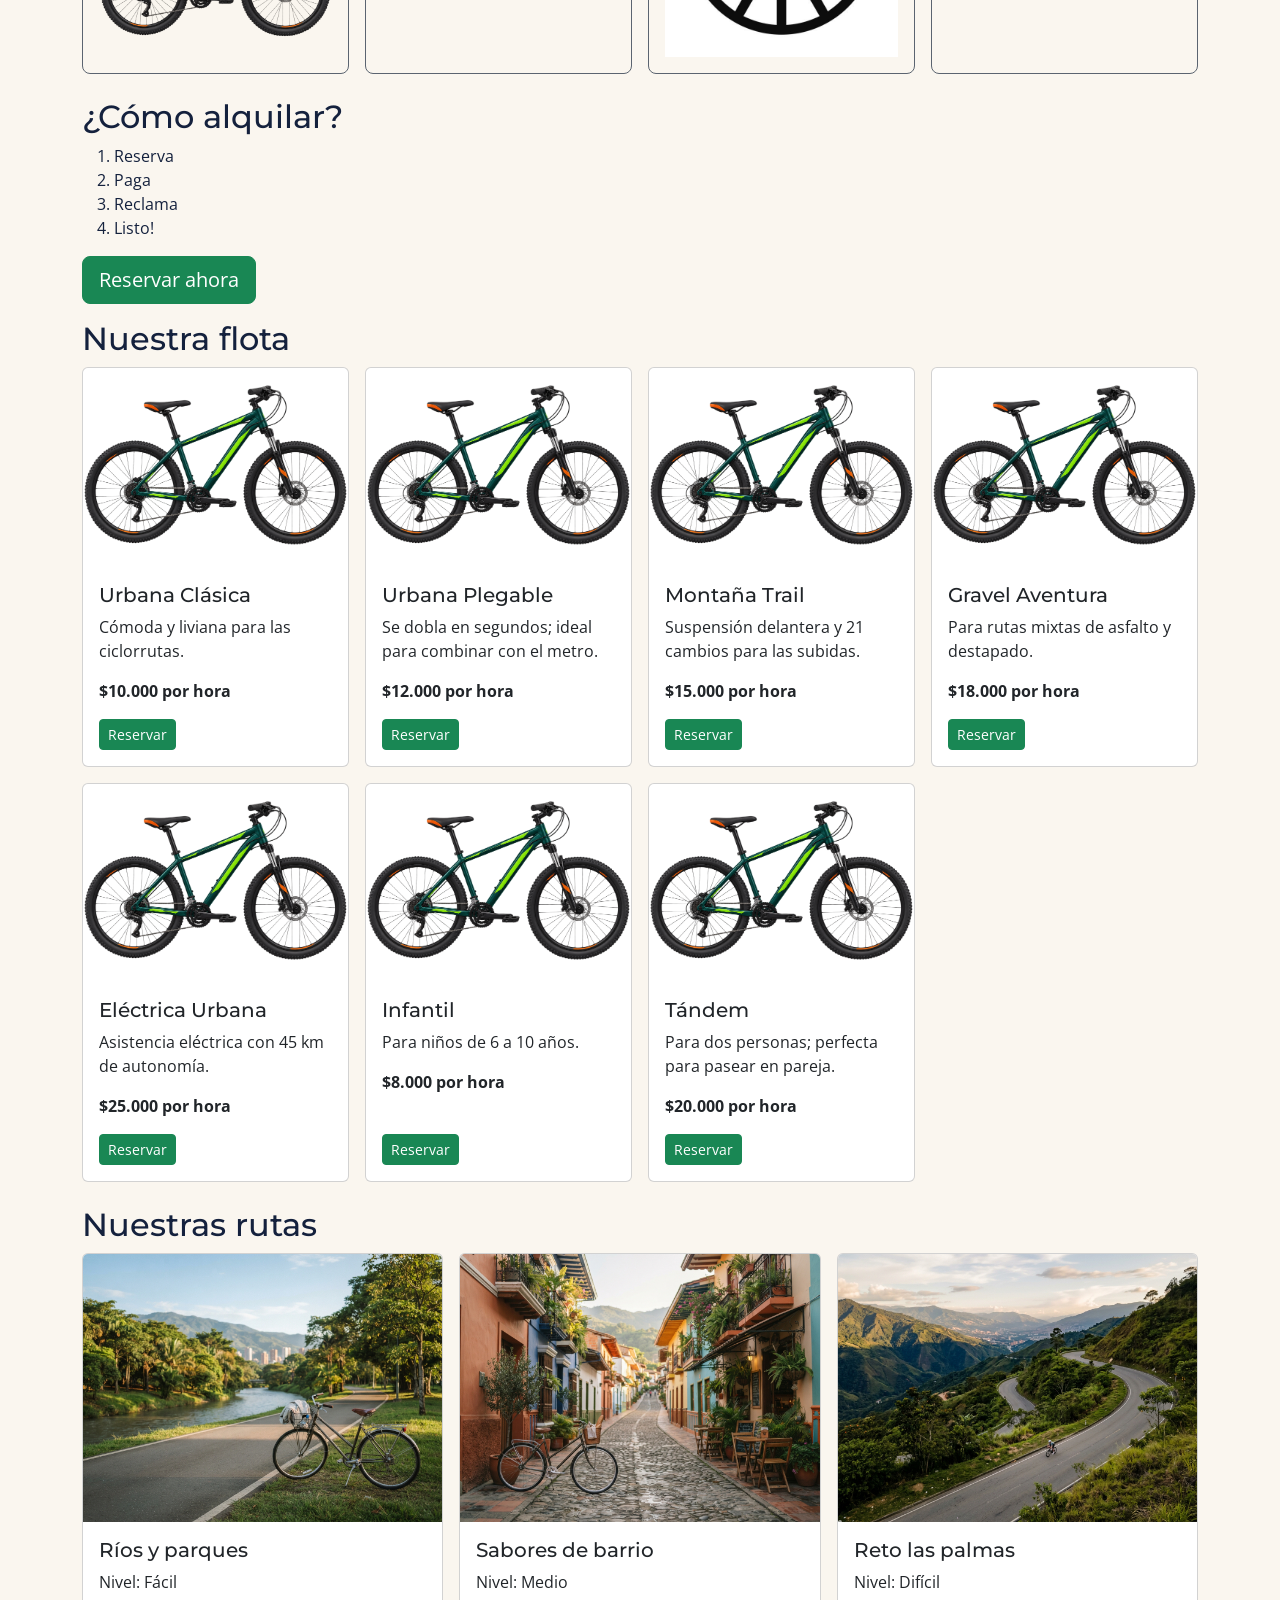
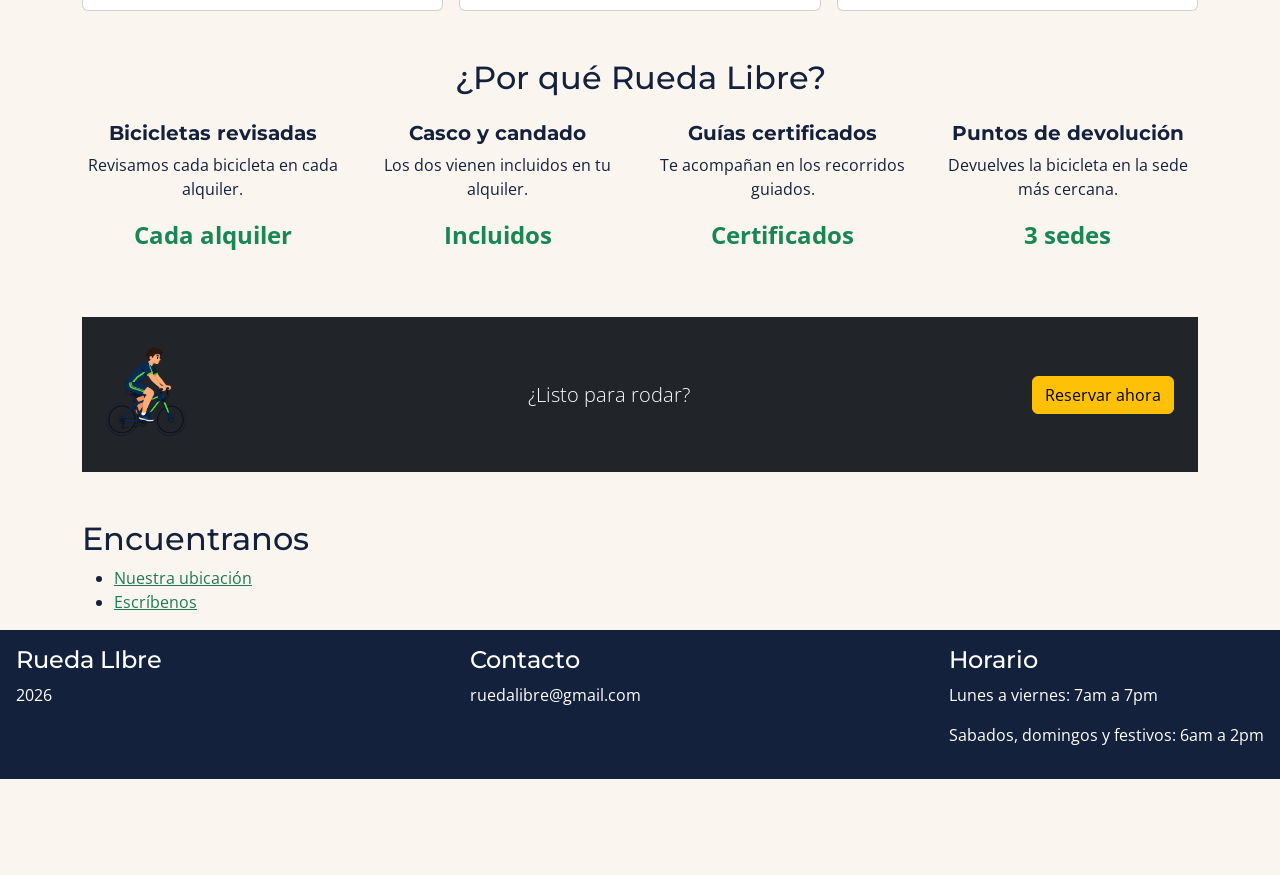
==== commit 73991aa8: "Semana 2 Minireto 10" ====
--- a/index.html
+++ b/index.html
@@ -16,18 +16,25 @@
 <body>
 
     <header>
-        <div class="marca">
-            <h1>RUEDA LIBRE</h1>
-            <img src="img/logo.png" alt="Logo Rueda Libre" width="100">
-        </div>
-
-        <nav>
-            <ul id="menu">
-                <li><a class="activo" href="#Inicio">Inicio</a></li>
-                <li><a href="paginas/tarifas.html#Tarifas">Tarifas</a></li>
-                <li><a href="paginas/tarifas.html#Rutas">Rutas</a></li>
-                <li><a href="paginas/reservas.html#reservas">Reservas</a></li>
-            </ul>
+        <nav class="navbar navbar-expand-lg barra" data-bs-theme="dark">
+            <div class="container">
+                <h1 class="m-0">
+                    <a class="navbar-brand" href="#Inicio">
+                        <img src="img/logo.png" alt="Logo Rueda Libre" width="40" class="me-2">RUEDA LIBRE
+                    </a>
+                </h1>
+                <button class="navbar-toggler" type="button" data-bs-toggle="collapse" data-bs-target="#menuprincipal" aria-controls="menuprincipal" aria-expanded="false" aria-label="Abrir menú">
+                    <span class="navbar-toggler-icon"></span>
+                </button>
+                <div class="collapse navbar-collapse" id="menuprincipal">
+                    <ul class="navbar-nav ms-auto">
+                        <li class="nav-item"><a class="nav-link active" aria-current="page" href="#Inicio">Inicio</a></li>
+                        <li class="nav-item"><a class="nav-link" href="paginas/tarifas.html#Tarifas">Tarifas</a></li>
+                        <li class="nav-item"><a class="nav-link" href="paginas/tarifas.html#Rutas">Rutas</a></li>
+                        <li class="nav-item"><a class="nav-link" href="paginas/reservas.html#reservas">Reservas</a></li>
+                    </ul>
+                </div>
+            </div>
         </nav>
     </header>
 
@@ -40,6 +47,46 @@
             </div>
             <div class="col-12 col-md-6">
                 <img src="img/portada.jfif" alt="Ciclistas pedaleando por una ciclorruta en Medellín" class="img-fluid rounded">
+            </div>
+        </section>
+
+        <section class="mb-4">
+            <h2>Promociones del mes</h2>
+
+            <div id="promociones" class="carousel slide" data-bs-ride="carousel">
+                <div class="carousel-inner">
+
+                    <div class="carousel-item active">
+                        <img src="img/promo-martes.jfif" class="d-block w-100" alt="Dos bicicletas urbanas apoyadas en una pared">
+                        <div class="carousel-caption bg-dark bg-opacity-75 rounded">
+                            <p class="mb-0 fw-semibold">Martes 2x1 en bicicletas urbanas</p>
+                        </div>
+                    </div>
+
+                    <div class="carousel-item">
+                        <img src="img/promo-electricas.jpg" class="d-block w-100" alt="Bicicleta eléctrica moderna estacionada en la ciudad">
+                        <div class="carousel-caption bg-dark bg-opacity-75 rounded">
+                            <p class="mb-0 fw-semibold">20 % de descuento en eléctricas de lunes a jueves</p>
+                        </div>
+                    </div>
+
+                    <div class="carousel-item">
+                        <img src="img/promo-cumple.jfif" class="d-block w-100" alt="Grupo de amigos paseando en bicicleta con globos">
+                        <div class="carousel-caption bg-dark bg-opacity-75 rounded">
+                            <p class="mb-0 fw-semibold">Si cumples años, el recorrido guiado es gratis</p>
+                        </div>
+                    </div>
+
+                </div>
+
+                <button class="carousel-control-prev" type="button" data-bs-target="#promociones" data-bs-slide="prev">
+                    <span class="carousel-control-prev-icon" aria-hidden="true"></span>
+                    <span class="visually-hidden">Anterior</span>
+                </button>
+                <button class="carousel-control-next" type="button" data-bs-target="#promociones" data-bs-slide="next">
+                    <span class="carousel-control-next-icon" aria-hidden="true"></span>
+                    <span class="visually-hidden">Siguiente</span>
+                </button>
             </div>
         </section>
 
@@ -61,7 +108,7 @@
             <div class="col-12 col-md-6 col-lg-3">
                 <article class="tarjeta h-100">
                     <h3>Recorridos guiados</h3>
-                    <a href="paginas/tarifas.html#recorridos">Ver nuestros recorridos</a>
+                    <a class="btn btn-outline-success" href="paginas/tarifas.html#recorridos">Ver nuestros recorridos</a>
                     <p>La mejor experiencia por los mejores lugares turisticos de Medellín.</p>
                 </article>
             </div>
@@ -91,7 +138,7 @@
                 <li>Reclama</li>
                 <li>Listo!</li>
             </ol>
-            <p><a class="botonreserva" href="paginas/reservas.html#Reservas">Reservar ahora</a></p>
+            <p><a class="btn btn-success btn-lg" href="paginas/reservas.html#Reservas">Reservar ahora</a></p>
 
         <section>
             <h2>Nuestra flota</h2>
@@ -99,73 +146,87 @@
             <div class="row g-3">
 
                 <div class="col-12 col-sm-6 col-lg-4 col-xl-3">
-                    <article class="tarjeta h-100 d-flex flex-column">
-                        <img src="img/bicicleta.png" alt="Bicicleta Urbana Clásica">
-                        <h3>Urbana Clásica</h3>
-                        <p>Cómoda y liviana para las ciclorrutas.</p>
-                        <p><strong>$10.000 por hora</strong></p>
-                        <a class="botonreserva mt-auto align-self-start" href="paginas/reservas.html#Reservas">Reservar</a>
-                    </article>
-                </div>
-
-                <div class="col-12 col-sm-6 col-lg-4 col-xl-3">
-                    <article class="tarjeta h-100 d-flex flex-column">
-                        <img src="img/bicicleta.png" alt="Bicicleta Urbana Plegable">
-                        <h3>Urbana Plegable</h3>
-                        <p>Se dobla en segundos; ideal para combinar con el metro.</p>
-                        <p><strong>$12.000 por hora</strong></p>
-                        <a class="botonreserva mt-auto align-self-start" href="paginas/reservas.html#Reservas">Reservar</a>
-                    </article>
-                </div>
-
-                <div class="col-12 col-sm-6 col-lg-4 col-xl-3">
-                    <article class="tarjeta h-100 d-flex flex-column">
-                        <img src="img/bicicleta.png" alt="Bicicleta Montaña Trail">
-                        <h3>Montaña Trail</h3>
-                        <p>Suspensión delantera y 21 cambios para las subidas.</p>
-                        <p><strong>$15.000 por hora</strong></p>
-                        <a class="botonreserva mt-auto align-self-start" href="paginas/reservas.html#Reservas">Reservar</a>
-                    </article>
-                </div>
-
-                <div class="col-12 col-sm-6 col-lg-4 col-xl-3">
-                    <article class="tarjeta h-100 d-flex flex-column">
-                        <img src="img/bicicleta.png" alt="Bicicleta Gravel Aventura">
-                        <h3>Gravel Aventura</h3>
-                        <p>Para rutas mixtas de asfalto y destapado.</p>
-                        <p><strong>$18.000 por hora</strong></p>
-                        <a class="botonreserva mt-auto align-self-start" href="paginas/reservas.html#Reservas">Reservar</a>
-                    </article>
-                </div>
-
-                <div class="col-12 col-sm-6 col-lg-4 col-xl-3">
-                    <article class="tarjeta h-100 d-flex flex-column">
-                        <img src="img/bicicleta.png" alt="Bicicleta Eléctrica Urbana">
-                        <h3>Eléctrica Urbana</h3>
-                        <p>Asistencia eléctrica con 45 km de autonomía.</p>
-                        <p><strong>$25.000 por hora</strong></p>
-                        <a class="botonreserva mt-auto align-self-start" href="paginas/reservas.html#Reservas">Reservar</a>
-                    </article>
-                </div>
-
-                <div class="col-12 col-sm-6 col-lg-4 col-xl-3">
-                    <article class="tarjeta h-100 d-flex flex-column">
-                        <img src="img/bicicleta.png" alt="Bicicleta Infantil">
-                        <h3>Infantil</h3>
-                        <p>Para niños de 6 a 10 años.</p>
-                        <p><strong>$8.000 por hora</strong></p>
-                        <a class="botonreserva mt-auto align-self-start" href="paginas/reservas.html#Reservas">Reservar</a>
-                    </article>
-                </div>
-
-                <div class="col-12 col-sm-6 col-lg-4 col-xl-3">
-                    <article class="tarjeta h-100 d-flex flex-column">
-                        <img src="img/bicicleta.png" alt="Bicicleta Tándem">
-                        <h3>Tándem</h3>
-                        <p>Para dos personas; perfecta para pasear en pareja.</p>
-                        <p><strong>$20.000 por hora</strong></p>
-                        <a class="botonreserva mt-auto align-self-start" href="paginas/reservas.html#Reservas">Reservar</a>
-                    </article>
+                    <div class="card h-100">
+                        <img src="img/bicicleta.png" class="card-img-top" alt="Bicicleta Urbana Clásica">
+                        <div class="card-body d-flex flex-column">
+                            <h3 class="card-title fs-5">Urbana Clásica</h3>
+                            <p class="card-text">Cómoda y liviana para las ciclorrutas.</p>
+                            <p class="card-text"><strong>$10.000 por hora</strong></p>
+                            <a class="btn btn-success btn-sm mt-auto align-self-start" href="paginas/reservas.html#Reservas">Reservar</a>
+                        </div>
+                    </div>
+                </div>
+
+                <div class="col-12 col-sm-6 col-lg-4 col-xl-3">
+                    <div class="card h-100">
+                        <img src="img/bicicleta.png" class="card-img-top" alt="Bicicleta Urbana Plegable">
+                        <div class="card-body d-flex flex-column">
+                            <h3 class="card-title fs-5">Urbana Plegable</h3>
+                            <p class="card-text">Se dobla en segundos; ideal para combinar con el metro.</p>
+                            <p class="card-text"><strong>$12.000 por hora</strong></p>
+                            <a class="btn btn-success btn-sm mt-auto align-self-start" href="paginas/reservas.html#Reservas">Reservar</a>
+                        </div>
+                    </div>
+                </div>
+
+                <div class="col-12 col-sm-6 col-lg-4 col-xl-3">
+                    <div class="card h-100">
+                        <img src="img/bicicleta.png" class="card-img-top" alt="Bicicleta Montaña Trail">
+                        <div class="card-body d-flex flex-column">
+                            <h3 class="card-title fs-5">Montaña Trail</h3>
+                            <p class="card-text">Suspensión delantera y 21 cambios para las subidas.</p>
+                            <p class="card-text"><strong>$15.000 por hora</strong></p>
+                            <a class="btn btn-success btn-sm mt-auto align-self-start" href="paginas/reservas.html#Reservas">Reservar</a>
+                        </div>
+                    </div>
+                </div>
+
+                <div class="col-12 col-sm-6 col-lg-4 col-xl-3">
+                    <div class="card h-100">
+                        <img src="img/bicicleta.png" class="card-img-top" alt="Bicicleta Gravel Aventura">
+                        <div class="card-body d-flex flex-column">
+                            <h3 class="card-title fs-5">Gravel Aventura</h3>
+                            <p class="card-text">Para rutas mixtas de asfalto y destapado.</p>
+                            <p class="card-text"><strong>$18.000 por hora</strong></p>
+                            <a class="btn btn-success btn-sm mt-auto align-self-start" href="paginas/reservas.html#Reservas">Reservar</a>
+                        </div>
+                    </div>
+                </div>
+
+                <div class="col-12 col-sm-6 col-lg-4 col-xl-3">
+                    <div class="card h-100">
+                        <img src="img/bicicleta.png" class="card-img-top" alt="Bicicleta Eléctrica Urbana">
+                        <div class="card-body d-flex flex-column">
+                            <h3 class="card-title fs-5">Eléctrica Urbana</h3>
+                            <p class="card-text">Asistencia eléctrica con 45 km de autonomía.</p>
+                            <p class="card-text"><strong>$25.000 por hora</strong></p>
+                            <a class="btn btn-success btn-sm mt-auto align-self-start" href="paginas/reservas.html#Reservas">Reservar</a>
+                        </div>
+                    </div>
+                </div>
+
+                <div class="col-12 col-sm-6 col-lg-4 col-xl-3">
+                    <div class="card h-100">
+                        <img src="img/bicicleta.png" class="card-img-top" alt="Bicicleta Infantil">
+                        <div class="card-body d-flex flex-column">
+                            <h3 class="card-title fs-5">Infantil</h3>
+                            <p class="card-text">Para niños de 6 a 10 años.</p>
+                            <p class="card-text"><strong>$8.000 por hora</strong></p>
+                            <a class="btn btn-success btn-sm mt-auto align-self-start" href="paginas/reservas.html#Reservas">Reservar</a>
+                        </div>
+                    </div>
+                </div>
+
+                <div class="col-12 col-sm-6 col-lg-4 col-xl-3">
+                    <div class="card h-100">
+                        <img src="img/bicicleta.png" class="card-img-top" alt="Bicicleta Tándem">
+                        <div class="card-body d-flex flex-column">
+                            <h3 class="card-title fs-5">Tándem</h3>
+                            <p class="card-text">Para dos personas; perfecta para pasear en pareja.</p>
+                            <p class="card-text"><strong>$20.000 por hora</strong></p>
+                            <a class="btn btn-success btn-sm mt-auto align-self-start" href="paginas/reservas.html#Reservas">Reservar</a>
+                        </div>
+                    </div>
                 </div>
 
             </div>
@@ -177,27 +238,33 @@
             <div class="row g-3">
 
                 <div class="col-12 col-md-4">
-                    <article class="tarjeta h-100">
-                        <img src="img/ruta-rios-parques.jfif" alt="Ciclorruta junto a un río en un parque de Medellín">
-                        <h3>Ríos y parques</h3>
-                        <p>Nivel: Fácil</p>
-                    </article>
+                    <div class="card h-100">
+                        <img src="img/ruta-rios-parques.jfif" class="card-img-top" alt="Ciclorruta junto a un río en un parque de Medellín">
+                        <div class="card-body">
+                            <h3 class="card-title fs-5">Ríos y parques</h3>
+                            <p class="card-text">Nivel: Fácil</p>
+                        </div>
+                    </div>
                 </div>
 
                 <div class="col-12 col-md-4">
-                    <article class="tarjeta h-100">
-                        <img src="img/ruta-sabores-barrio.jfif" alt="Calle de barrio con fachadas de colores en Medellín">
-                        <h3>Sabores de barrio</h3>
-                        <p>Nivel: Medio</p>
-                    </article>
+                    <div class="card h-100">
+                        <img src="img/ruta-sabores-barrio.jfif" class="card-img-top" alt="Calle de barrio con fachadas de colores en Medellín">
+                        <div class="card-body">
+                            <h3 class="card-title fs-5">Sabores de barrio</h3>
+                            <p class="card-text">Nivel: Medio</p>
+                        </div>
+                    </div>
                 </div>
 
                 <div class="col-12 col-md-4">
-                    <article class="tarjeta h-100">
-                        <img src="img/ruta-reto-palmas.jfif" alt="Carretera de montaña subiendo por una ladera verde">
-                        <h3>Reto las palmas</h3>
-                        <p>Nivel: Difícil</p>
-                    </article>
+                    <div class="card h-100">
+                        <img src="img/ruta-reto-palmas.jfif" class="card-img-top" alt="Carretera de montaña subiendo por una ladera verde">
+                        <div class="card-body">
+                            <h3 class="card-title fs-5">Reto las palmas</h3>
+                            <p class="card-text">Nivel: Difícil</p>
+                        </div>
+                    </div>
                 </div>
 
             </div>
@@ -238,7 +305,7 @@
             <div class="d-flex flex-column flex-md-row justify-content-md-between align-items-center gap-3 mt-5 p-4 text-bg-dark">
                 <img src="img/ciclista.png" alt="" width="80" class="d-none d-md-block">
                 <p class="lead mb-0">¿Listo para rodar?</p>
-                <a href="paginas/reservas.html#Reservas" class="bg-warning text-dark fw-semibold text-decoration-none px-4 py-2">Reservar ahora</a>
+                <a href="paginas/reservas.html#Reservas" class="btn btn-warning">Reservar ahora</a>
             </div>
 
         </section>
